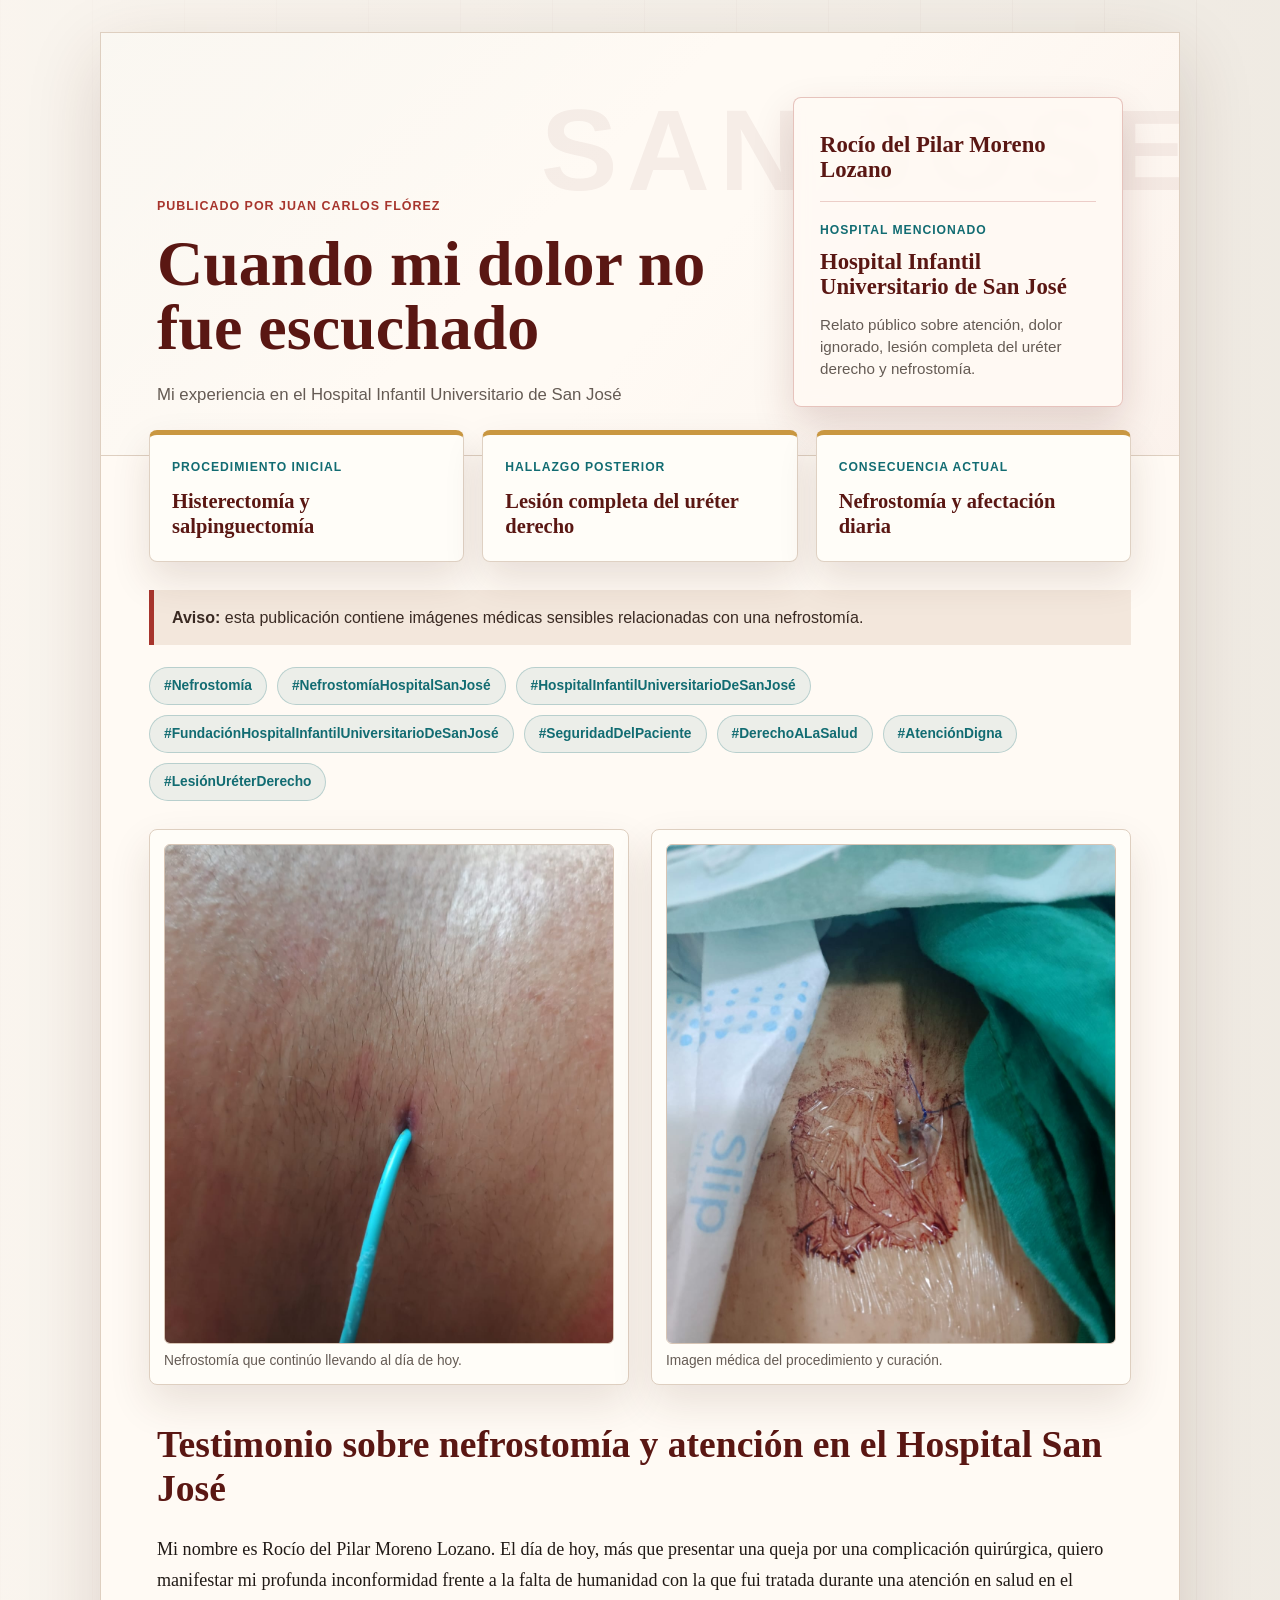
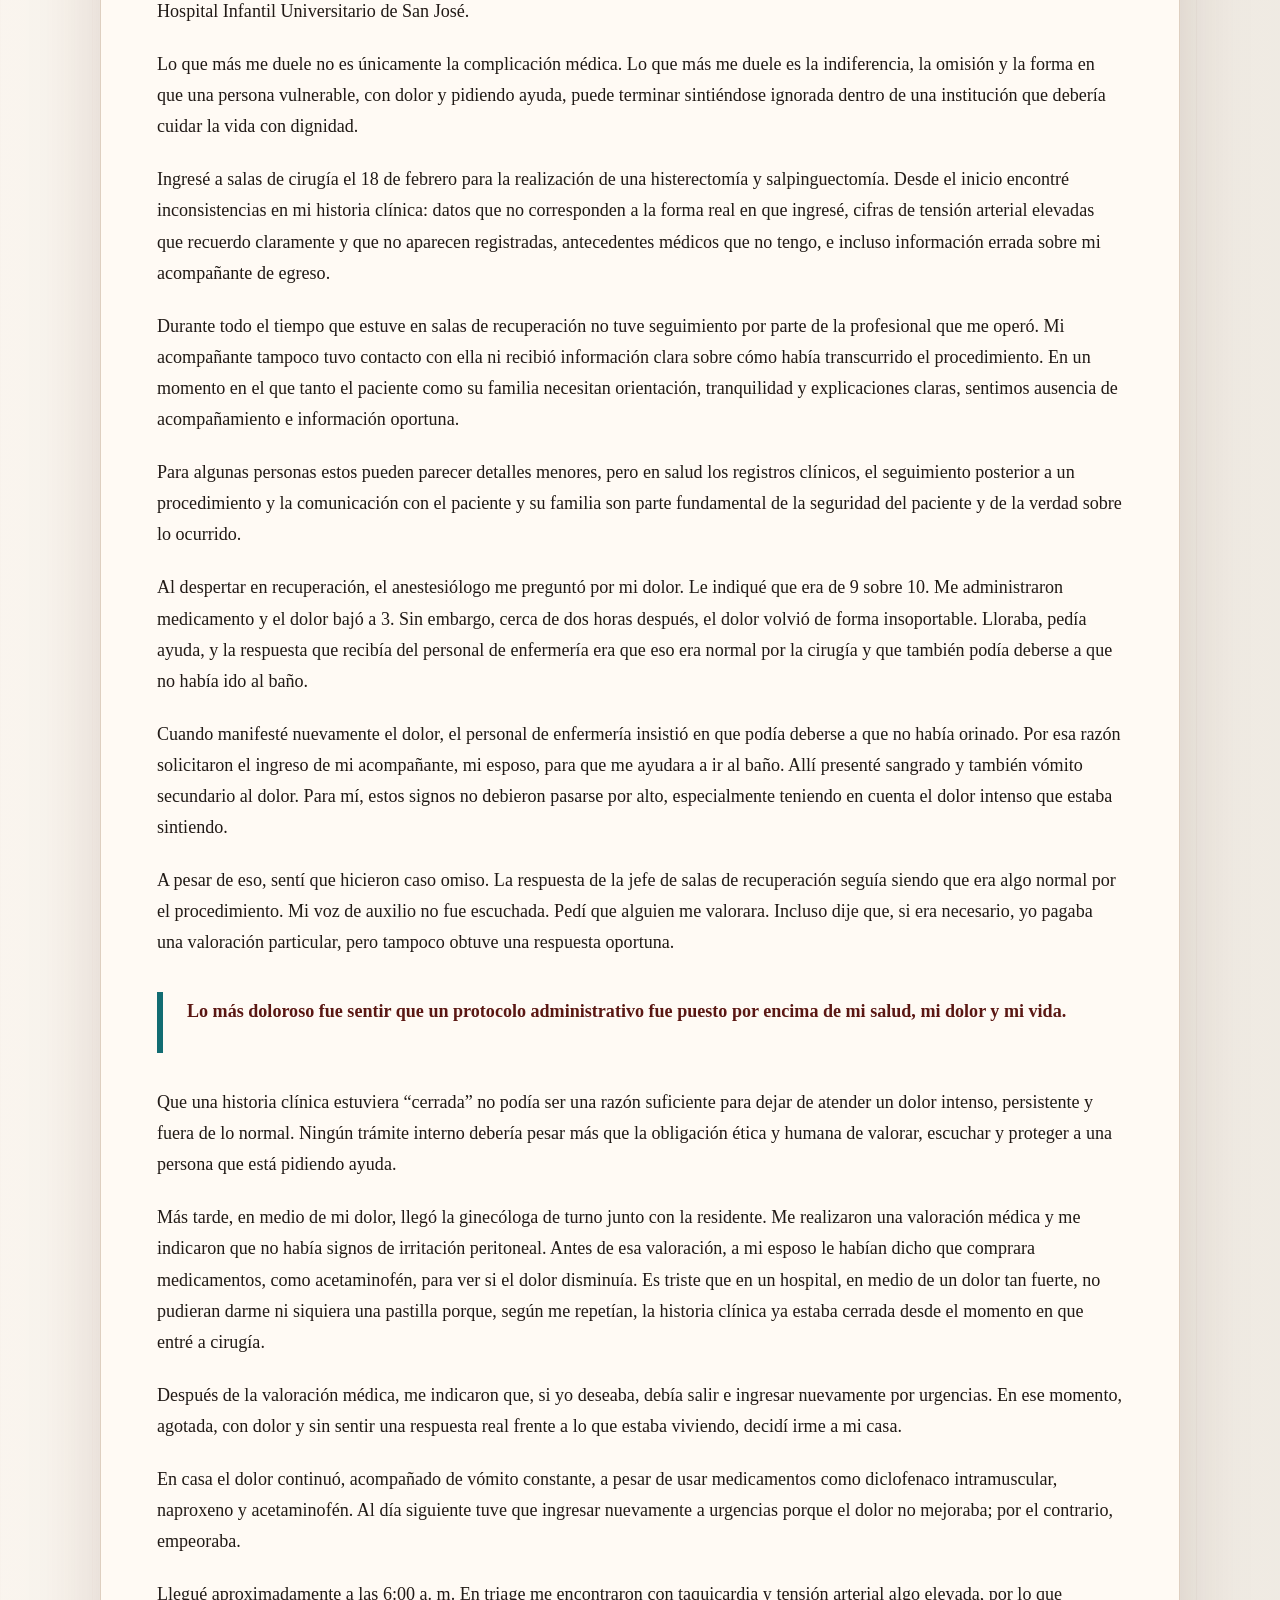
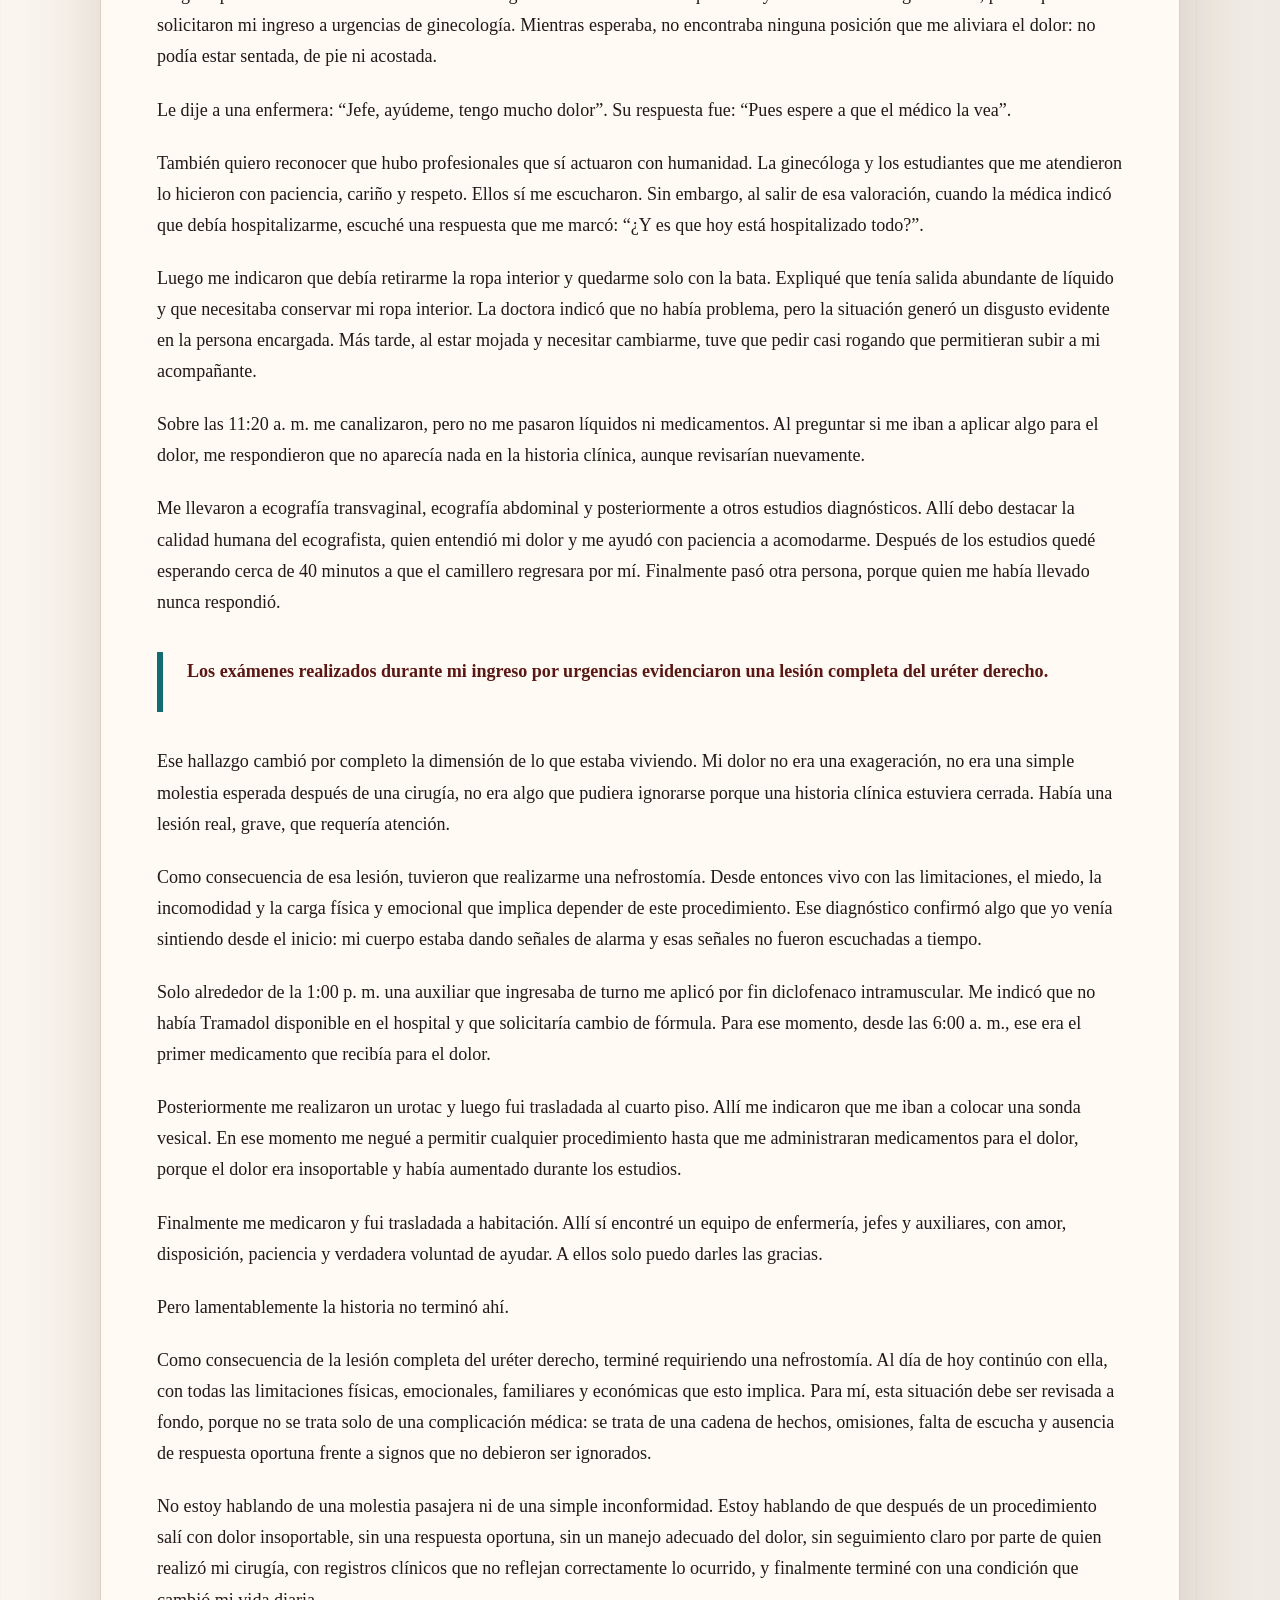
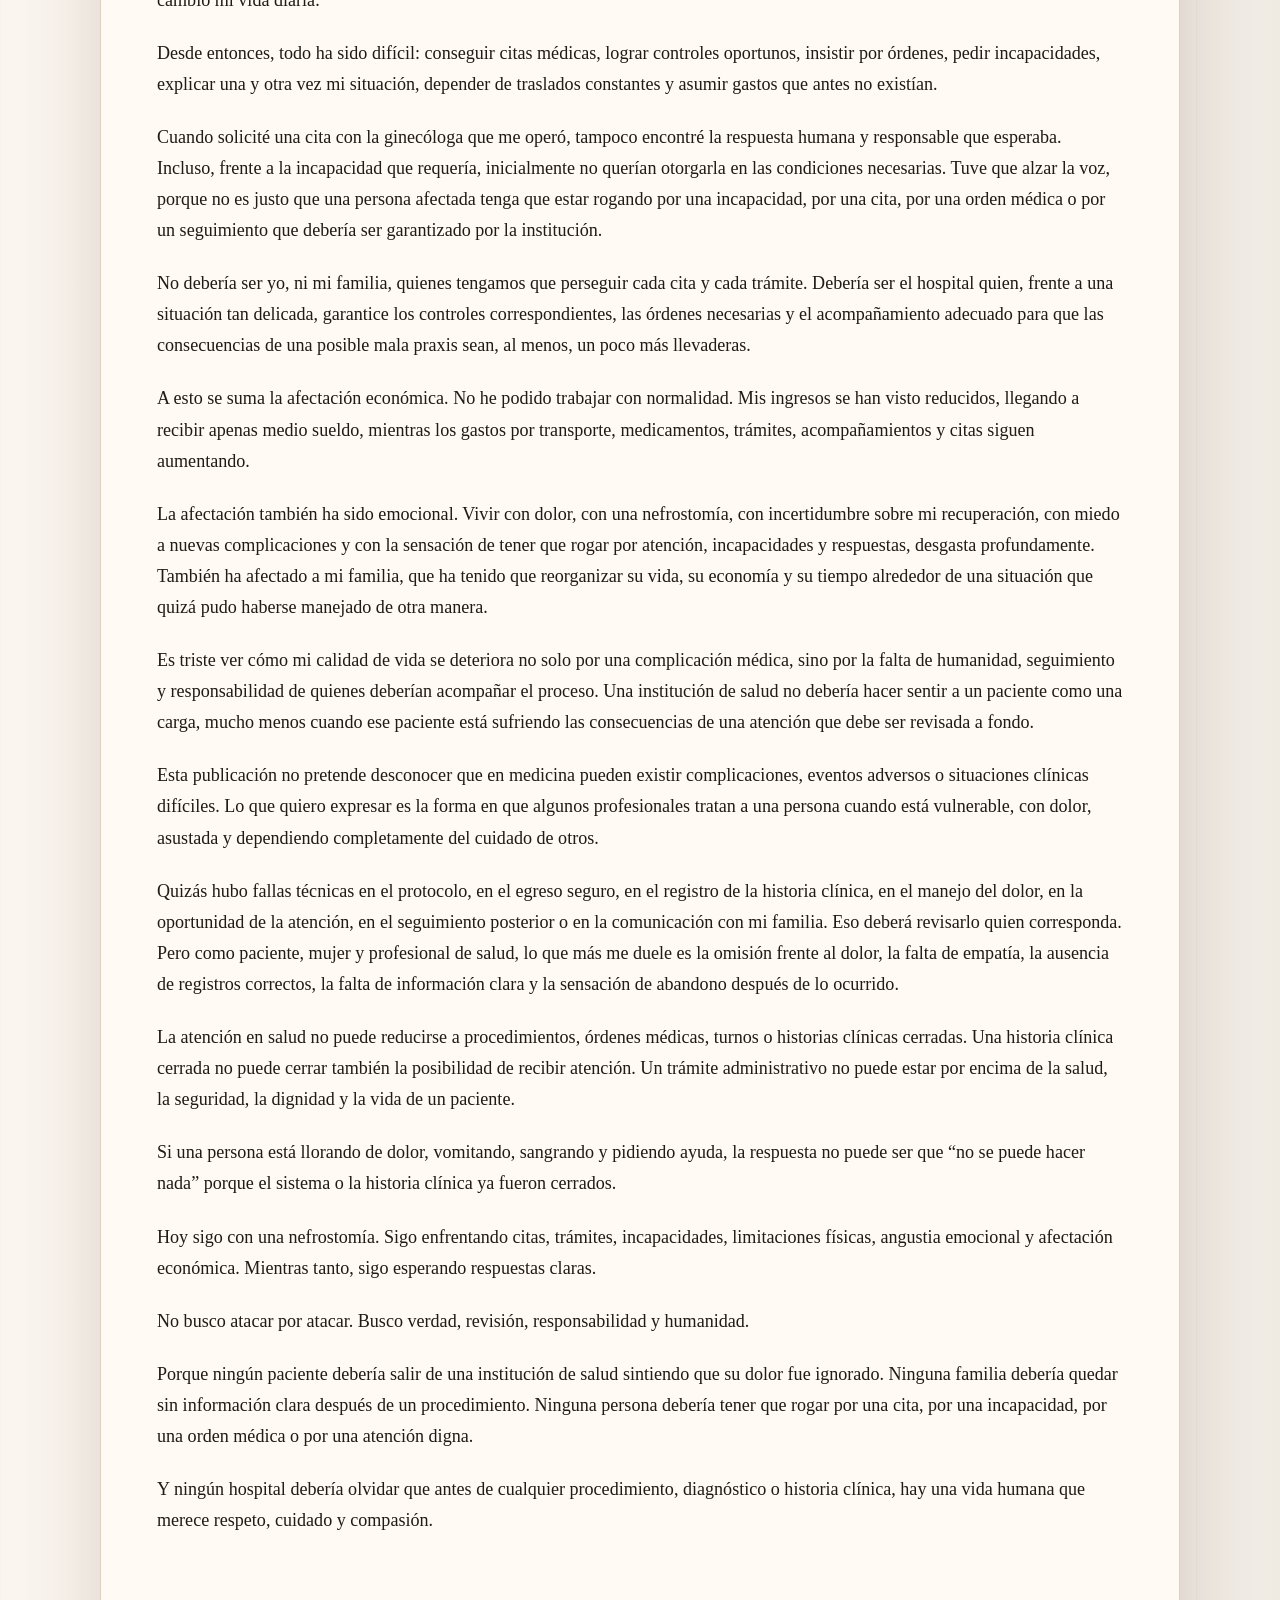
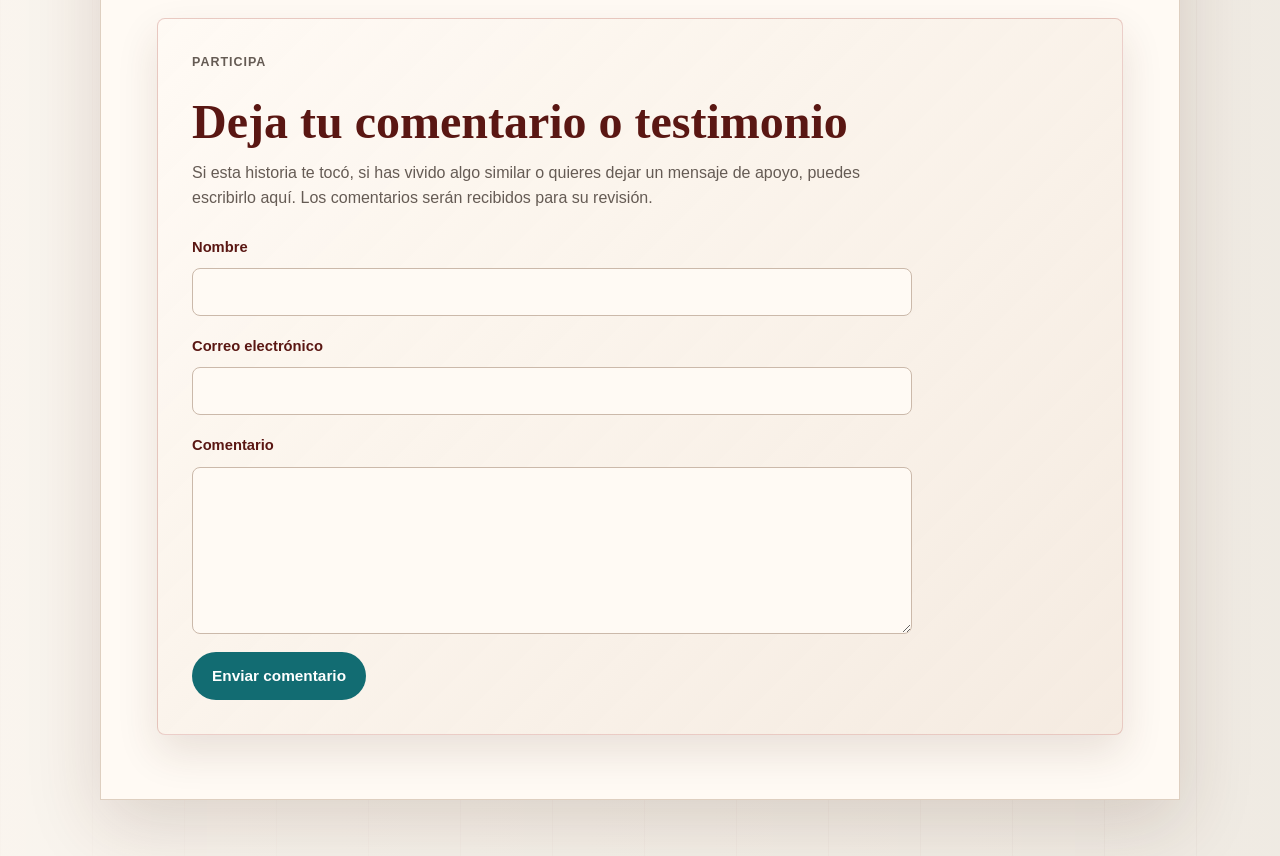
==== index.html @ 3ccc6f84 "Add files via upload" ====
﻿<!doctype html>
<html lang="es">
  <head>
    <meta charset="utf-8">
    <meta name="viewport" content="width=device-width, initial-scale=1">
    <title>Cuando mi dolor no fue escuchado</title>
    <meta
      name="description"
      content="Testimonio sobre nefrostomía, lesión completa del uréter derecho y atención en el Hospital Infantil Universitario de San José."
    >
    <meta name="robots" content="index, follow">
    <meta
      name="keywords"
      content="nefrostomía hospital san jose, nefrostomia hospital san jose, Hospital San José, Hospital Infantil Universitario de San José, Fundación Hospital Infantil Universitario de San José, Rocío del Pilar Moreno Lozano, Juan Carlos Flórez, lesión completa del uréter derecho, seguridad del paciente, atención digna, Bogotá"
    >
    <link rel="canonical" href="https://jkflorez95-sena.github.io/testimonio-rocio-moreno/">
    <meta property="og:type" content="article">
    <meta property="og:title" content="Cuando mi dolor no fue escuchado">
    <meta
      property="og:description"
      content="Testimonio de Rocío del Pilar Moreno Lozano sobre atención en el Hospital Infantil Universitario de San José, lesión completa del uréter derecho y nefrostomía."
    >
    <meta property="og:url" content="https://jkflorez95-sena.github.io/testimonio-rocio-moreno/">
    <meta property="og:image" content="https://jkflorez95-sena.github.io/testimonio-rocio-moreno/assets/preview-blog.jpg">
    <meta property="og:image:secure_url" content="https://jkflorez95-sena.github.io/testimonio-rocio-moreno/assets/preview-blog.jpg">
    <meta property="og:image:type" content="image/jpeg">
    <meta property="og:image:width" content="1200">
    <meta property="og:image:height" content="630">
    <meta property="og:image:alt" content="Portada del blog Cuando mi dolor no fue escuchado">
    <meta property="og:site_name" content="Testimonio Rocío Moreno">
    <meta name="twitter:card" content="summary_large_image">
    <meta name="twitter:title" content="Cuando mi dolor no fue escuchado">
    <meta
      name="twitter:description"
      content="Testimonio sobre atención en el Hospital Infantil Universitario de San José, lesión completa del uréter derecho y nefrostomía."
    >
    <meta name="twitter:image" content="https://jkflorez95-sena.github.io/testimonio-rocio-moreno/assets/preview-blog.jpg">
    <link rel="stylesheet" href="styles.css">
  </head>
  <body>
    <main class="page">
      <article class="article">
        <header class="hero">
          <div class="hero-copy">
            <p class="kicker">Publicado por Juan Carlos Flórez</p>
            <h1>Cuando mi dolor no fue escuchado</h1>
            <p class="subtitle">Mi experiencia en el Hospital Infantil Universitario de San José</p>
          </div>
          <aside class="hospital-card" aria-label="Hospital mencionado">
            <strong>Rocío del Pilar Moreno Lozano</strong>
            <hr>
            <span>Hospital mencionado</span>
            <strong>Hospital Infantil Universitario de San José</strong>
            <p>Relato público sobre atención, dolor ignorado, lesión completa del uréter derecho y nefrostomía.</p>
          </aside>
        </header>

        <section class="summary-cards" aria-label="Puntos principales del testimonio">
          <div class="summary-card">
            <span>Procedimiento inicial</span>
            <strong>Histerectomía y salpinguectomía</strong>
          </div>
          <div class="summary-card">
            <span>Hallazgo posterior</span>
            <strong>Lesión completa del uréter derecho</strong>
          </div>
          <div class="summary-card">
            <span>Consecuencia actual</span>
            <strong>Nefrostomía y afectación diaria</strong>
          </div>
        </section>

        <section class="notice" aria-label="Aviso sobre imágenes sensibles">
          <strong>Aviso:</strong> esta publicación contiene imágenes médicas sensibles relacionadas con una nefrostomía.
        </section>

        <section class="tags" aria-label="Etiquetas del blog">
          <a href="https://www.google.com/search?q=%23nefrostomia" target="_blank" rel="noopener">#Nefrostomía</a>
          <a href="https://www.google.com/search?q=%23NefrostomiaHospitalSanJose" target="_blank" rel="noopener">#NefrostomíaHospitalSanJosé</a>
          <a href="https://www.google.com/search?q=%23HospitalInfantilUniversitarioDeSanJose" target="_blank" rel="noopener">#HospitalInfantilUniversitarioDeSanJosé</a>
          <a href="https://www.google.com/search?q=%23FundacionHospitalInfantilUniversitarioDeSanJose" target="_blank" rel="noopener">#FundaciónHospitalInfantilUniversitarioDeSanJosé</a>
          <a href="https://www.google.com/search?q=%23SeguridadDelPaciente" target="_blank" rel="noopener">#SeguridadDelPaciente</a>
          <a href="https://www.google.com/search?q=%23DerechoALaSalud" target="_blank" rel="noopener">#DerechoALaSalud</a>
          <a href="https://www.google.com/search?q=%23AtencionDigna" target="_blank" rel="noopener">#AtenciónDigna</a>
          <a href="https://www.google.com/search?q=%23LesionUreterDerecho" target="_blank" rel="noopener">#LesiónUréterDerecho</a>
        </section>

        <section class="gallery" aria-label="Evidencia fotográfica">
          <figure>
            <img id="photo-one" src="assets/nefrostomia-1.jpg" alt="Imagen médica de nefrostomía">
            <figcaption>Nefrostomía que continúo llevando al día de hoy.</figcaption>
          </figure>
          <figure>
            <img id="photo-two" src="assets/nefrostomia-2.jpg" alt="Imagen médica del procedimiento y curación de nefrostomía">
            <figcaption>Imagen médica del procedimiento y curación.</figcaption>
          </figure>
        </section>

        <section class="content">
          <h2 class="seo-heading">Testimonio sobre nefrostomía y atención en el Hospital San José</h2>

          <p>Mi nombre es Rocío del Pilar Moreno Lozano. El día de hoy, más que presentar una queja por una complicación quirúrgica, quiero manifestar mi profunda inconformidad frente a la falta de humanidad con la que fui tratada durante una atención en salud en el Hospital Infantil Universitario de San José.</p>

          <p>Lo que más me duele no es únicamente la complicación médica. Lo que más me duele es la indiferencia, la omisión y la forma en que una persona vulnerable, con dolor y pidiendo ayuda, puede terminar sintiéndose ignorada dentro de una institución que debería cuidar la vida con dignidad.</p>

          <p>Ingresé a salas de cirugía el 18 de febrero para la realización de una histerectomía y salpinguectomía. Desde el inicio encontré inconsistencias en mi historia clínica: datos que no corresponden a la forma real en que ingresé, cifras de tensión arterial elevadas que recuerdo claramente y que no aparecen registradas, antecedentes médicos que no tengo, e incluso información errada sobre mi acompañante de egreso.</p>

          <p>Durante todo el tiempo que estuve en salas de recuperación no tuve seguimiento por parte de la profesional que me operó. Mi acompañante tampoco tuvo contacto con ella ni recibió información clara sobre cómo había transcurrido el procedimiento. En un momento en el que tanto el paciente como su familia necesitan orientación, tranquilidad y explicaciones claras, sentimos ausencia de acompañamiento e información oportuna.</p>

          <p>Para algunas personas estos pueden parecer detalles menores, pero en salud los registros clínicos, el seguimiento posterior a un procedimiento y la comunicación con el paciente y su familia son parte fundamental de la seguridad del paciente y de la verdad sobre lo ocurrido.</p>

          <p>Al despertar en recuperación, el anestesiólogo me preguntó por mi dolor. Le indiqué que era de 9 sobre 10. Me administraron medicamento y el dolor bajó a 3. Sin embargo, cerca de dos horas después, el dolor volvió de forma insoportable. Lloraba, pedía ayuda, y la respuesta que recibía del personal de enfermería era que eso era normal por la cirugía y que también podía deberse a que no había ido al baño.</p>

          <p>Cuando manifesté nuevamente el dolor, el personal de enfermería insistió en que podía deberse a que no había orinado. Por esa razón solicitaron el ingreso de mi acompañante, mi esposo, para que me ayudara a ir al baño. Allí presenté sangrado y también vómito secundario al dolor. Para mí, estos signos no debieron pasarse por alto, especialmente teniendo en cuenta el dolor intenso que estaba sintiendo.</p>

          <p>A pesar de eso, sentí que hicieron caso omiso. La respuesta de la jefe de salas de recuperación seguía siendo que era algo normal por el procedimiento. Mi voz de auxilio no fue escuchada. Pedí que alguien me valorara. Incluso dije que, si era necesario, yo pagaba una valoración particular, pero tampoco obtuve una respuesta oportuna.</p>

          <blockquote>
            <p>Lo más doloroso fue sentir que un protocolo administrativo fue puesto por encima de mi salud, mi dolor y mi vida.</p>
          </blockquote>

          <p>Que una historia clínica estuviera “cerrada” no podía ser una razón suficiente para dejar de atender un dolor intenso, persistente y fuera de lo normal. Ningún trámite interno debería pesar más que la obligación ética y humana de valorar, escuchar y proteger a una persona que está pidiendo ayuda.</p>

          <p>Más tarde, en medio de mi dolor, llegó la ginecóloga de turno junto con la residente. Me realizaron una valoración médica y me indicaron que no había signos de irritación peritoneal. Antes de esa valoración, a mi esposo le habían dicho que comprara medicamentos, como acetaminofén, para ver si el dolor disminuía. Es triste que en un hospital, en medio de un dolor tan fuerte, no pudieran darme ni siquiera una pastilla porque, según me repetían, la historia clínica ya estaba cerrada desde el momento en que entré a cirugía.</p>

          <p>Después de la valoración médica, me indicaron que, si yo deseaba, debía salir e ingresar nuevamente por urgencias. En ese momento, agotada, con dolor y sin sentir una respuesta real frente a lo que estaba viviendo, decidí irme a mi casa.</p>

          <p>En casa el dolor continuó, acompañado de vómito constante, a pesar de usar medicamentos como diclofenaco intramuscular, naproxeno y acetaminofén. Al día siguiente tuve que ingresar nuevamente a urgencias porque el dolor no mejoraba; por el contrario, empeoraba.</p>

          <p>Llegué aproximadamente a las 6:00 a. m. En triage me encontraron con taquicardia y tensión arterial algo elevada, por lo que solicitaron mi ingreso a urgencias de ginecología. Mientras esperaba, no encontraba ninguna posición que me aliviara el dolor: no podía estar sentada, de pie ni acostada.</p>

          <p>Le dije a una enfermera: “Jefe, ayúdeme, tengo mucho dolor”. Su respuesta fue: “Pues espere a que el médico la vea”.</p>

          <p>También quiero reconocer que hubo profesionales que sí actuaron con humanidad. La ginecóloga y los estudiantes que me atendieron lo hicieron con paciencia, cariño y respeto. Ellos sí me escucharon. Sin embargo, al salir de esa valoración, cuando la médica indicó que debía hospitalizarme, escuché una respuesta que me marcó: “¿Y es que hoy está hospitalizado todo?”.</p>

          <p>Luego me indicaron que debía retirarme la ropa interior y quedarme solo con la bata. Expliqué que tenía salida abundante de líquido y que necesitaba conservar mi ropa interior. La doctora indicó que no había problema, pero la situación generó un disgusto evidente en la persona encargada. Más tarde, al estar mojada y necesitar cambiarme, tuve que pedir casi rogando que permitieran subir a mi acompañante.</p>

          <p>Sobre las 11:20 a. m. me canalizaron, pero no me pasaron líquidos ni medicamentos. Al preguntar si me iban a aplicar algo para el dolor, me respondieron que no aparecía nada en la historia clínica, aunque revisarían nuevamente.</p>

          <p>Me llevaron a ecografía transvaginal, ecografía abdominal y posteriormente a otros estudios diagnósticos. Allí debo destacar la calidad humana del ecografista, quien entendió mi dolor y me ayudó con paciencia a acomodarme. Después de los estudios quedé esperando cerca de 40 minutos a que el camillero regresara por mí. Finalmente pasó otra persona, porque quien me había llevado nunca respondió.</p>

          <blockquote>
            <p>Los exámenes realizados durante mi ingreso por urgencias evidenciaron una lesión completa del uréter derecho.</p>
          </blockquote>

          <p>Ese hallazgo cambió por completo la dimensión de lo que estaba viviendo. Mi dolor no era una exageración, no era una simple molestia esperada después de una cirugía, no era algo que pudiera ignorarse porque una historia clínica estuviera cerrada. Había una lesión real, grave, que requería atención.</p>

          <p>Como consecuencia de esa lesión, tuvieron que realizarme una nefrostomía. Desde entonces vivo con las limitaciones, el miedo, la incomodidad y la carga física y emocional que implica depender de este procedimiento. Ese diagnóstico confirmó algo que yo venía sintiendo desde el inicio: mi cuerpo estaba dando señales de alarma y esas señales no fueron escuchadas a tiempo.</p>

          <p>Solo alrededor de la 1:00 p. m. una auxiliar que ingresaba de turno me aplicó por fin diclofenaco intramuscular. Me indicó que no había Tramadol disponible en el hospital y que solicitaría cambio de fórmula. Para ese momento, desde las 6:00 a. m., ese era el primer medicamento que recibía para el dolor.</p>

          <p>Posteriormente me realizaron un urotac y luego fui trasladada al cuarto piso. Allí me indicaron que me iban a colocar una sonda vesical. En ese momento me negué a permitir cualquier procedimiento hasta que me administraran medicamentos para el dolor, porque el dolor era insoportable y había aumentado durante los estudios.</p>

          <p>Finalmente me medicaron y fui trasladada a habitación. Allí sí encontré un equipo de enfermería, jefes y auxiliares, con amor, disposición, paciencia y verdadera voluntad de ayudar. A ellos solo puedo darles las gracias.</p>

          <p>Pero lamentablemente la historia no terminó ahí.</p>

          <p>Como consecuencia de la lesión completa del uréter derecho, terminé requiriendo una nefrostomía. Al día de hoy continúo con ella, con todas las limitaciones físicas, emocionales, familiares y económicas que esto implica. Para mí, esta situación debe ser revisada a fondo, porque no se trata solo de una complicación médica: se trata de una cadena de hechos, omisiones, falta de escucha y ausencia de respuesta oportuna frente a signos que no debieron ser ignorados.</p>

          <p>No estoy hablando de una molestia pasajera ni de una simple inconformidad. Estoy hablando de que después de un procedimiento salí con dolor insoportable, sin una respuesta oportuna, sin un manejo adecuado del dolor, sin seguimiento claro por parte de quien realizó mi cirugía, con registros clínicos que no reflejan correctamente lo ocurrido, y finalmente terminé con una condición que cambió mi vida diaria.</p>

          <p>Desde entonces, todo ha sido difícil: conseguir citas médicas, lograr controles oportunos, insistir por órdenes, pedir incapacidades, explicar una y otra vez mi situación, depender de traslados constantes y asumir gastos que antes no existían.</p>

          <p>Cuando solicité una cita con la ginecóloga que me operó, tampoco encontré la respuesta humana y responsable que esperaba. Incluso, frente a la incapacidad que requería, inicialmente no querían otorgarla en las condiciones necesarias. Tuve que alzar la voz, porque no es justo que una persona afectada tenga que estar rogando por una incapacidad, por una cita, por una orden médica o por un seguimiento que debería ser garantizado por la institución.</p>

          <p>No debería ser yo, ni mi familia, quienes tengamos que perseguir cada cita y cada trámite. Debería ser el hospital quien, frente a una situación tan delicada, garantice los controles correspondientes, las órdenes necesarias y el acompañamiento adecuado para que las consecuencias de una posible mala praxis sean, al menos, un poco más llevaderas.</p>

          <p>A esto se suma la afectación económica. No he podido trabajar con normalidad. Mis ingresos se han visto reducidos, llegando a recibir apenas medio sueldo, mientras los gastos por transporte, medicamentos, trámites, acompañamientos y citas siguen aumentando.</p>

          <p>La afectación también ha sido emocional. Vivir con dolor, con una nefrostomía, con incertidumbre sobre mi recuperación, con miedo a nuevas complicaciones y con la sensación de tener que rogar por atención, incapacidades y respuestas, desgasta profundamente. También ha afectado a mi familia, que ha tenido que reorganizar su vida, su economía y su tiempo alrededor de una situación que quizá pudo haberse manejado de otra manera.</p>

          <p>Es triste ver cómo mi calidad de vida se deteriora no solo por una complicación médica, sino por la falta de humanidad, seguimiento y responsabilidad de quienes deberían acompañar el proceso. Una institución de salud no debería hacer sentir a un paciente como una carga, mucho menos cuando ese paciente está sufriendo las consecuencias de una atención que debe ser revisada a fondo.</p>

          <p>Esta publicación no pretende desconocer que en medicina pueden existir complicaciones, eventos adversos o situaciones clínicas difíciles. Lo que quiero expresar es la forma en que algunos profesionales tratan a una persona cuando está vulnerable, con dolor, asustada y dependiendo completamente del cuidado de otros.</p>

          <p>Quizás hubo fallas técnicas en el protocolo, en el egreso seguro, en el registro de la historia clínica, en el manejo del dolor, en la oportunidad de la atención, en el seguimiento posterior o en la comunicación con mi familia. Eso deberá revisarlo quien corresponda. Pero como paciente, mujer y profesional de salud, lo que más me duele es la omisión frente al dolor, la falta de empatía, la ausencia de registros correctos, la falta de información clara y la sensación de abandono después de lo ocurrido.</p>

          <p>La atención en salud no puede reducirse a procedimientos, órdenes médicas, turnos o historias clínicas cerradas. Una historia clínica cerrada no puede cerrar también la posibilidad de recibir atención. Un trámite administrativo no puede estar por encima de la salud, la seguridad, la dignidad y la vida de un paciente.</p>

          <p>Si una persona está llorando de dolor, vomitando, sangrando y pidiendo ayuda, la respuesta no puede ser que “no se puede hacer nada” porque el sistema o la historia clínica ya fueron cerrados.</p>

          <p>Hoy sigo con una nefrostomía. Sigo enfrentando citas, trámites, incapacidades, limitaciones físicas, angustia emocional y afectación económica. Mientras tanto, sigo esperando respuestas claras.</p>

          <p>No busco atacar por atacar. Busco verdad, revisión, responsabilidad y humanidad.</p>

          <p>Porque ningún paciente debería salir de una institución de salud sintiendo que su dolor fue ignorado. Ninguna familia debería quedar sin información clara después de un procedimiento. Ninguna persona debería tener que rogar por una cita, por una incapacidad, por una orden médica o por una atención digna.</p>

          <p>Y ningún hospital debería olvidar que antes de cualquier procedimiento, diagnóstico o historia clínica, hay una vida humana que merece respeto, cuidado y compasión.</p>
        </section>

        <section class="comments" aria-labelledby="comments-title">
          <div class="comments-card">
            <p class="kicker">Participa</p>
            <h2 id="comments-title">Deja tu comentario o testimonio</h2>
            <p>Si esta historia te tocó, si has vivido algo similar o quieres dejar un mensaje de apoyo, puedes escribirlo aquí. Los comentarios serán recibidos para su revisión.</p>
            <p class="form-success" id="form-success" hidden>Gracias. Tu comentario fue recibido y será revisado.</p>

            <form id="comment-form" name="comentarios" method="POST" data-netlify="true" netlify-honeypot="bot-field" action="https://formspree.io/f/REEMPLAZAR_ID">
              <input type="hidden" name="form-name" value="comentarios">
              <p class="hidden-field">
                <label>No llenar este campo: <input name="bot-field"></label>
              </p>

              <label>
                Nombre
                <input type="text" name="nombre" autocomplete="name" required>
              </label>

              <label>
                Correo electrónico
                <input type="email" name="correo" autocomplete="email" required>
              </label>

              <label>
                Comentario
                <textarea name="comentario" rows="6" required></textarea>
              </label>

              <button type="submit">Enviar comentario</button>
            </form>
          </div>
        </section>
      </article>
    </main>
    <script>
      const form = document.getElementById('comment-form');
      const message = document.getElementById('form-success');

      if (form && message) {
        form.addEventListener('submit', async (event) => {
          event.preventDefault();
          const button = form.querySelector('button[type="submit"]');
          const formData = new FormData(form);

          if (button) {
            button.disabled = true;
            button.textContent = 'Enviando...';
          }

          try {
            await fetch('/', {
              method: 'POST',
              headers: { 'Content-Type': 'application/x-www-form-urlencoded' },
              body: new URLSearchParams(formData).toString()
            });

            form.reset();
            message.hidden = false;
            message.scrollIntoView({ behavior: 'smooth', block: 'center' });
          } catch (error) {
            message.hidden = false;
            message.textContent = 'No se pudo enviar el comentario. Por favor intenta nuevamente.';
          } finally {
            if (button) {
              button.disabled = false;
              button.textContent = 'Enviar comentario';
            }
          }
        });
      }
    </script>
  </body>
</html>
---- styles.css ----
:root {
  --bg: #ece7df;
  --paper: #fffaf4;
  --ink: #211a16;
  --muted: #655b54;
  --line: #decfc0;
  --accent: #a7352d;
  --accent-dark: #5a1713;
  --teal: #126c72;
  --gold: #c99741;
  --shadow: 0 24px 70px rgba(74, 39, 24, 0.16);
}

* {
  box-sizing: border-box;
}

body {
  margin: 0;
  background:
    linear-gradient(90deg, rgba(255, 250, 244, 0.72), rgba(255, 250, 244, 0.18)),
    repeating-linear-gradient(90deg, rgba(90, 23, 19, 0.04) 0 1px, transparent 1px 92px),
    var(--bg);
  color: var(--ink);
  font-family: Georgia, "Times New Roman", serif;
  line-height: 1.72;
}

.page {
  padding: 32px 18px 56px;
}

.article {
  width: min(1080px, 100%);
  margin: 0 auto;
  background: var(--paper);
  border: 1px solid var(--line);
  box-shadow: var(--shadow);
}

.hero {
  position: relative;
  display: grid;
  grid-template-columns: minmax(0, 1fr) 330px;
  gap: 32px;
  align-items: end;
  padding: 64px 56px 48px;
  border-bottom: 1px solid var(--line);
  background:
    linear-gradient(125deg, rgba(255, 250, 244, 0.9), rgba(255, 250, 244, 0.78)),
    linear-gradient(135deg, rgba(18, 108, 114, 0.2), transparent 42%),
    linear-gradient(310deg, rgba(167, 53, 45, 0.18), transparent 45%);
  overflow: hidden;
}

.hero::before {
  content: "SAN JOSE";
  position: absolute;
  right: -18px;
  top: 18px;
  color: rgba(90, 23, 19, 0.055);
  font-family: Arial, Helvetica, sans-serif;
  font-size: clamp(3rem, 9vw, 8rem);
  font-weight: 900;
  letter-spacing: 0.08em;
  pointer-events: none;
}

.hero-copy,
.hospital-card {
  position: relative;
  z-index: 1;
}

.kicker {
  margin: 0 0 14px;
  color: var(--accent);
  font-family: Arial, Helvetica, sans-serif;
  font-size: 0.78rem;
  font-weight: 700;
  letter-spacing: 0.08em;
  text-transform: uppercase;
}

h1 {
  margin: 0;
  max-width: 760px;
  color: var(--accent-dark);
  font-size: clamp(2.25rem, 5vw, 4.35rem);
  line-height: 1;
  letter-spacing: 0;
}

.subtitle {
  margin: 22px 0 0;
  max-width: 620px;
  color: var(--muted);
  font-family: Arial, Helvetica, sans-serif;
  font-size: 1.05rem;
  line-height: 1.5;
}

.hospital-card {
  padding: 26px;
  border: 1px solid rgba(167, 53, 45, 0.28);
  border-radius: 8px;
  background: rgba(255, 250, 244, 0.86);
  box-shadow: 0 18px 42px rgba(90, 23, 19, 0.16);
  backdrop-filter: blur(8px);
}

.hospital-card span,
.summary-card span {
  display: block;
  color: var(--teal);
  font-family: Arial, Helvetica, sans-serif;
  font-size: 0.76rem;
  font-weight: 800;
  letter-spacing: 0.08em;
  text-transform: uppercase;
}

.hospital-card strong {
  display: block;
  margin-top: 8px;
  color: var(--accent-dark);
  font-size: 1.42rem;
  line-height: 1.12;
}

.hospital-card hr {
  margin: 18px 0;
  border: 0;
  border-top: 1px solid rgba(167, 53, 45, 0.22);
}

.hospital-card p {
  margin: 14px 0 0;
  color: var(--muted);
  font-family: Arial, Helvetica, sans-serif;
  font-size: 0.95rem;
  line-height: 1.45;
}

.summary-cards {
  display: grid;
  grid-template-columns: repeat(3, minmax(0, 1fr));
  gap: 18px;
  margin: -26px 48px 0;
  position: relative;
  z-index: 2;
}

.summary-card {
  min-height: 128px;
  padding: 22px;
  border: 1px solid rgba(222, 207, 192, 0.95);
  border-top: 5px solid var(--gold);
  border-radius: 8px;
  background: #fffdf8;
  box-shadow: 0 18px 38px rgba(74, 39, 24, 0.13);
}

.summary-card strong {
  display: block;
  margin-top: 11px;
  color: var(--accent-dark);
  font-size: 1.28rem;
  line-height: 1.22;
}

.notice {
  margin: 28px 48px 0;
  padding: 16px 18px;
  border-left: 5px solid var(--accent);
  background: #f3e7dc;
  color: #3a2a23;
  font-family: Arial, Helvetica, sans-serif;
  line-height: 1.45;
}

.tags {
  display: flex;
  flex-wrap: wrap;
  gap: 10px;
  padding: 22px 48px 0;
}

.tags a {
  display: inline-flex;
  align-items: center;
  min-height: 38px;
  padding: 0 14px;
  border: 1px solid rgba(18, 108, 114, 0.24);
  border-radius: 999px;
  background: rgba(18, 108, 114, 0.08);
  color: var(--teal);
  font-family: Arial, Helvetica, sans-serif;
  font-size: 0.86rem;
  font-weight: 800;
  text-decoration: none;
}

.gallery {
  display: grid;
  grid-template-columns: repeat(2, minmax(0, 1fr));
  gap: 22px;
  padding: 28px 48px 16px;
}

figure {
  margin: 0;
  position: relative;
  padding: 14px;
  border: 1px solid var(--line);
  border-radius: 8px;
  background: #fffdf8;
  box-shadow: 0 18px 42px rgba(74, 39, 24, 0.12);
}

img {
  display: block;
  width: 100%;
  height: 500px;
  object-fit: cover;
  border: 1px solid #d7c5b5;
  border-radius: 6px;
  background: #efe5dc;
}

img[hidden] {
  display: none;
}

.image-placeholder {
  display: grid;
  min-height: 420px;
  place-items: center;
  padding: 28px;
  border: 1px dashed rgba(18, 108, 114, 0.42);
  border-radius: 6px;
  background: linear-gradient(135deg, rgba(18, 108, 114, 0.09), rgba(167, 53, 45, 0.08));
  color: var(--muted);
  font-family: Arial, Helvetica, sans-serif;
  font-weight: 700;
  text-align: center;
}

figcaption {
  margin-top: 8px;
  color: var(--muted);
  font-family: Arial, Helvetica, sans-serif;
  font-size: 0.86rem;
  line-height: 1.35;
}

.content {
  padding: 22px 56px 60px;
  display: flow-root;
}

.content p {
  margin: 0 0 22px;
  font-size: 1.13rem;
}

.seo-heading {
  margin: 0 0 24px;
  color: var(--accent-dark);
  font-size: clamp(1.6rem, 3vw, 2.35rem);
  line-height: 1.15;
}

blockquote {
  margin: 34px 0;
  padding: 8px 0 8px 24px;
  border-left: 6px solid var(--teal);
  color: var(--accent-dark);
}

blockquote p {
  margin: 0;
  font-size: clamp(1.45rem, 3vw, 2.1rem);
  font-weight: 700;
  line-height: 1.25;
}

.comments {
  padding: 0 56px 64px;
}

.comments-card {
  padding: 34px;
  border: 1px solid rgba(167, 53, 45, 0.22);
  border-radius: 8px;
  background:
    linear-gradient(135deg, rgba(255, 250, 244, 0.96), rgba(243, 231, 220, 0.82)),
    #fffdf8;
  box-shadow: 0 18px 42px rgba(74, 39, 24, 0.12);
}

.comments-card h2,
.comments-card h1 {
  margin: 0 0 14px;
  color: var(--accent-dark);
  font-size: clamp(2rem, 4vw, 3rem);
  line-height: 1.05;
}

.comments-card p {
  margin: 0 0 24px;
  max-width: 720px;
  color: var(--muted);
  font-family: Arial, Helvetica, sans-serif;
  line-height: 1.55;
}

.comments-card .form-success {
  padding: 14px 16px;
  border-left: 5px solid var(--teal);
  border-radius: 8px;
  background: rgba(18, 108, 114, 0.1);
  color: var(--teal);
  font-weight: 800;
}

form {
  display: grid;
  gap: 18px;
  max-width: 720px;
}

label {
  display: grid;
  gap: 8px;
  color: var(--accent-dark);
  font-family: Arial, Helvetica, sans-serif;
  font-size: 0.92rem;
  font-weight: 800;
}

input,
textarea {
  width: 100%;
  border: 1px solid #cbb9aa;
  border-radius: 8px;
  background: #fffaf4;
  color: var(--ink);
  font: 1rem Arial, Helvetica, sans-serif;
  line-height: 1.45;
}

input {
  min-height: 48px;
  padding: 10px 13px;
}

textarea {
  resize: vertical;
  padding: 13px;
}

button,
.back-link {
  justify-self: start;
  display: inline-flex;
  align-items: center;
  justify-content: center;
  min-height: 48px;
  padding: 0 20px;
  border: 0;
  border-radius: 999px;
  background: var(--teal);
  color: white;
  cursor: pointer;
  font-family: Arial, Helvetica, sans-serif;
  font-size: 0.96rem;
  font-weight: 800;
  text-decoration: none;
}

.hidden-field {
  display: none;
}

.thanks-page {
  min-height: 100vh;
}

@media (max-width: 760px) {
  .page {
    padding: 0;
  }

  .article {
    border-left: 0;
    border-right: 0;
  }

  .hero,
  .content,
  .comments {
    padding-left: 22px;
    padding-right: 22px;
  }

  .comments-card {
    padding: 24px;
  }

  .hero {
    grid-template-columns: 1fr;
    padding-top: 44px;
  }

  .hospital-card {
    padding: 20px;
  }

  .summary-cards {
    grid-template-columns: 1fr;
    margin-left: 22px;
    margin-right: 22px;
  }

  .notice {
    margin-left: 22px;
    margin-right: 22px;
  }

  .tags {
    padding-left: 22px;
    padding-right: 22px;
  }

  .gallery {
    grid-template-columns: 1fr;
    padding-left: 22px;
    padding-right: 22px;
  }

  img {
    height: auto;
    max-height: 560px;
  }
}
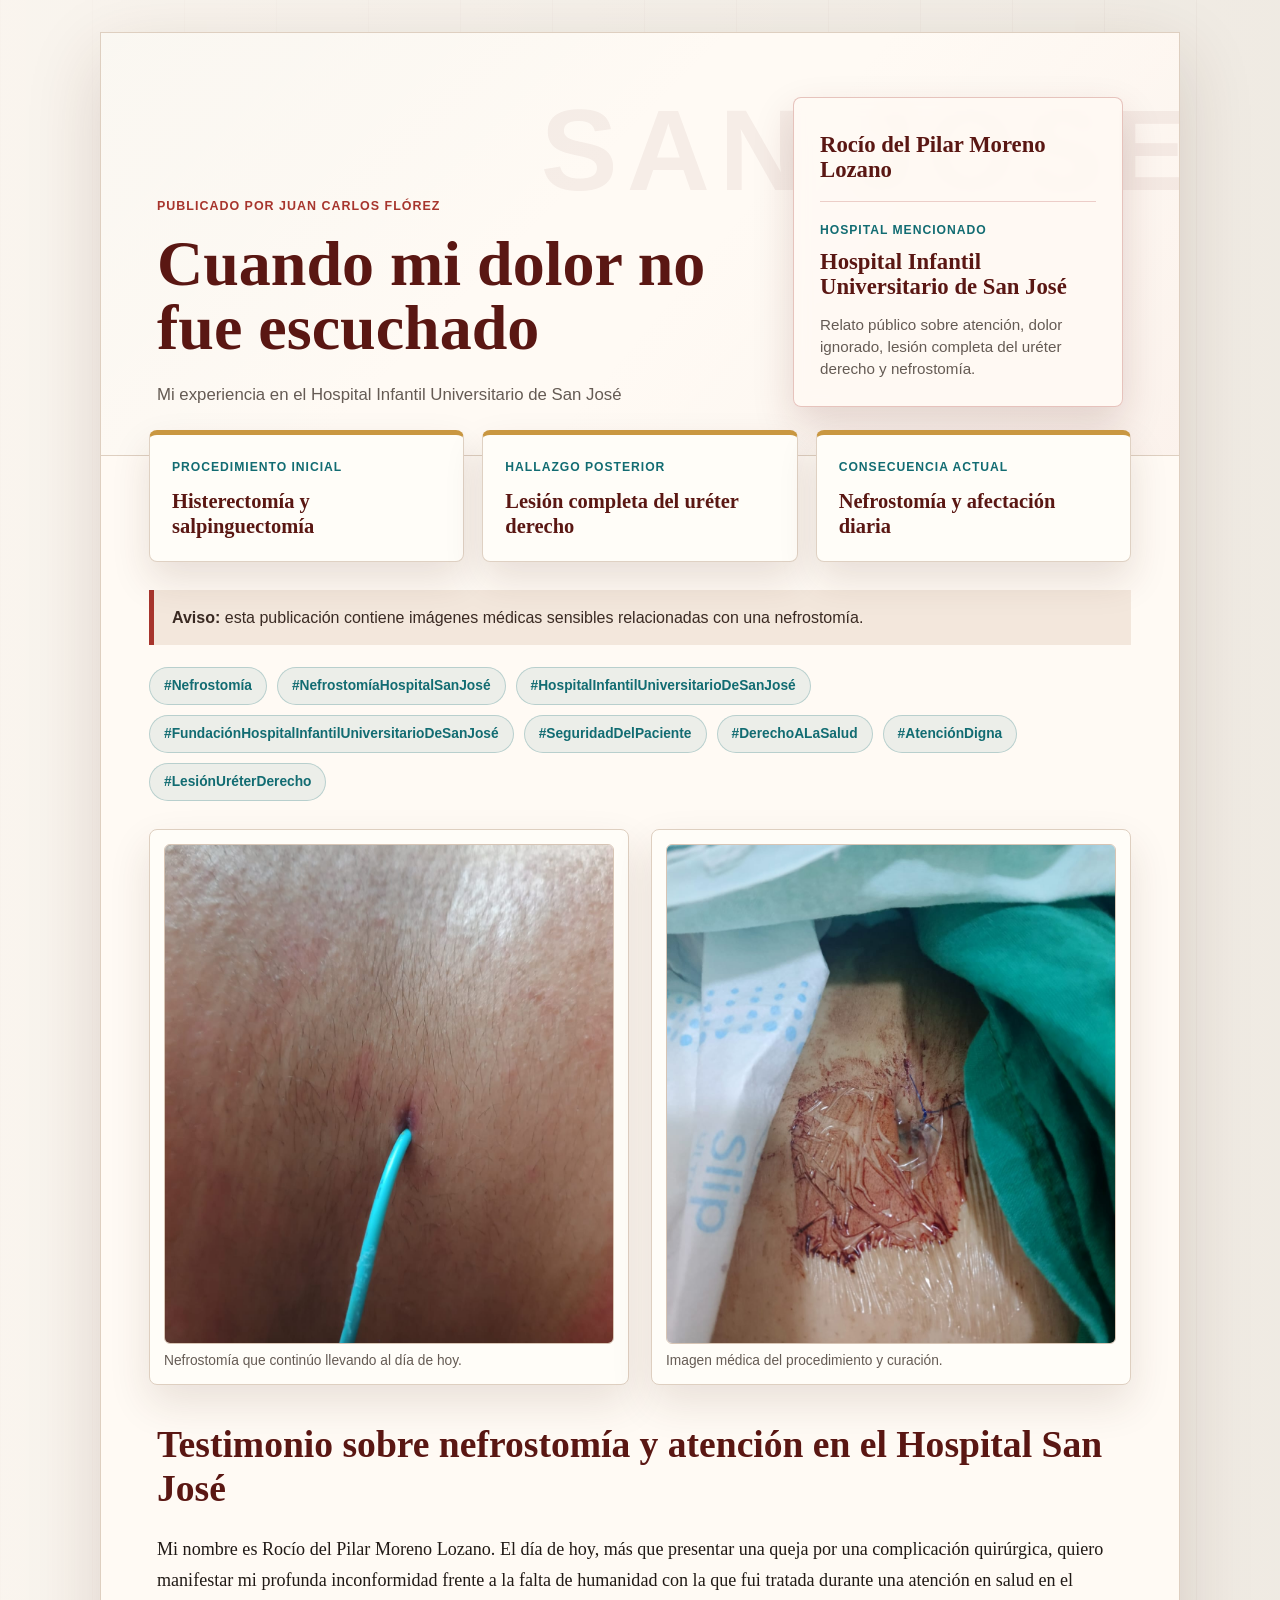
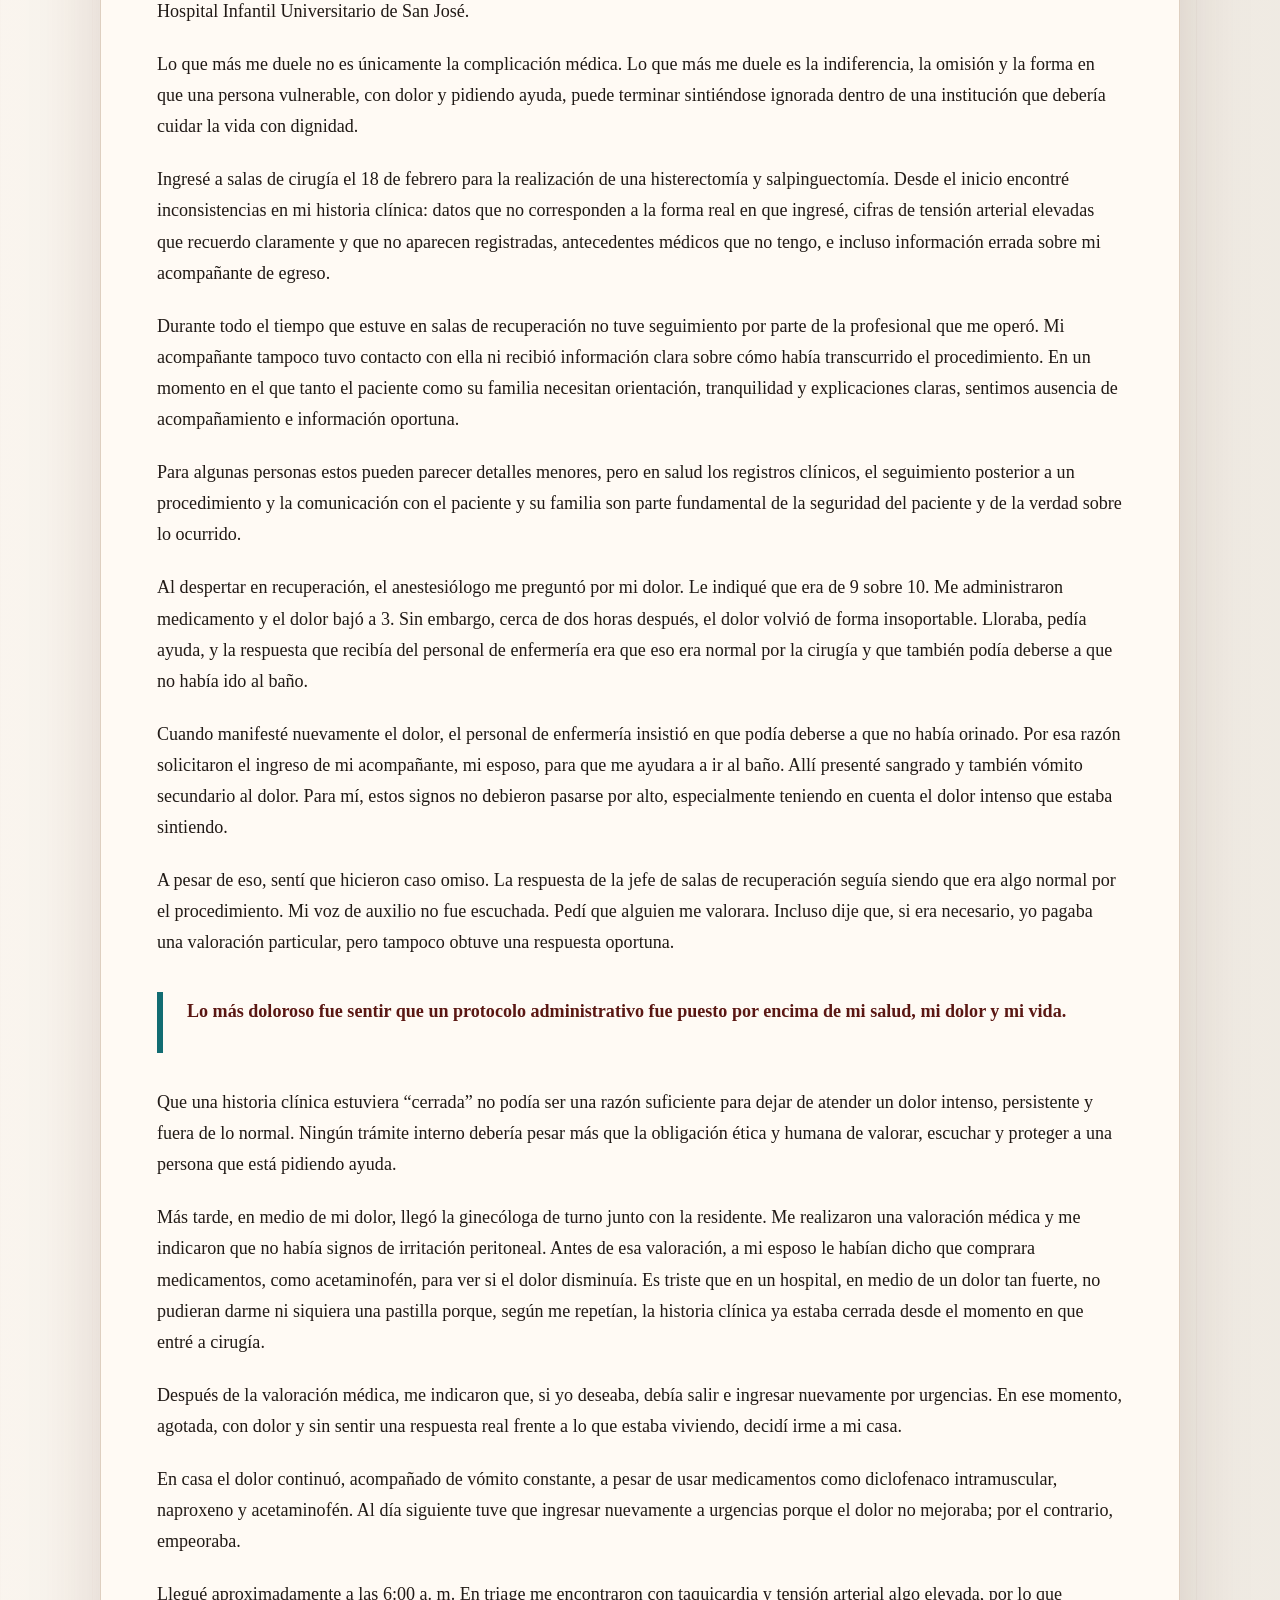
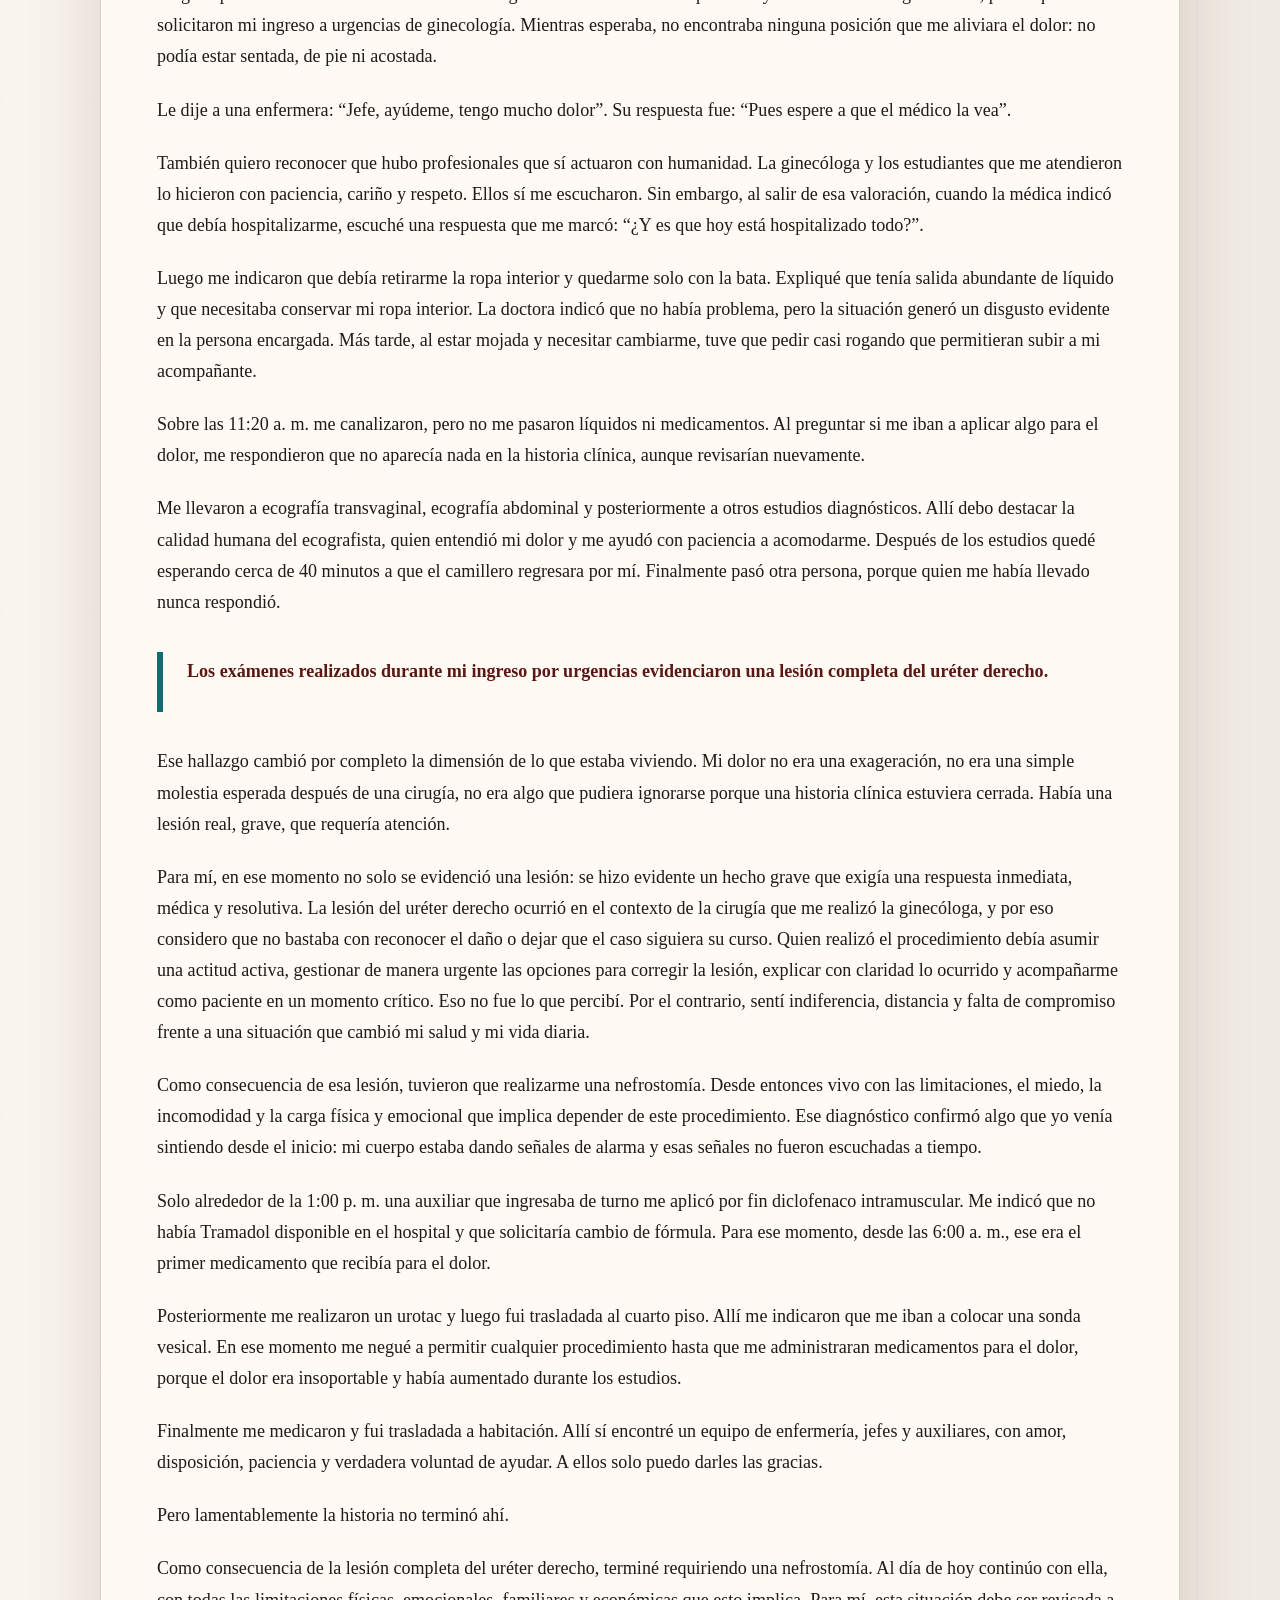
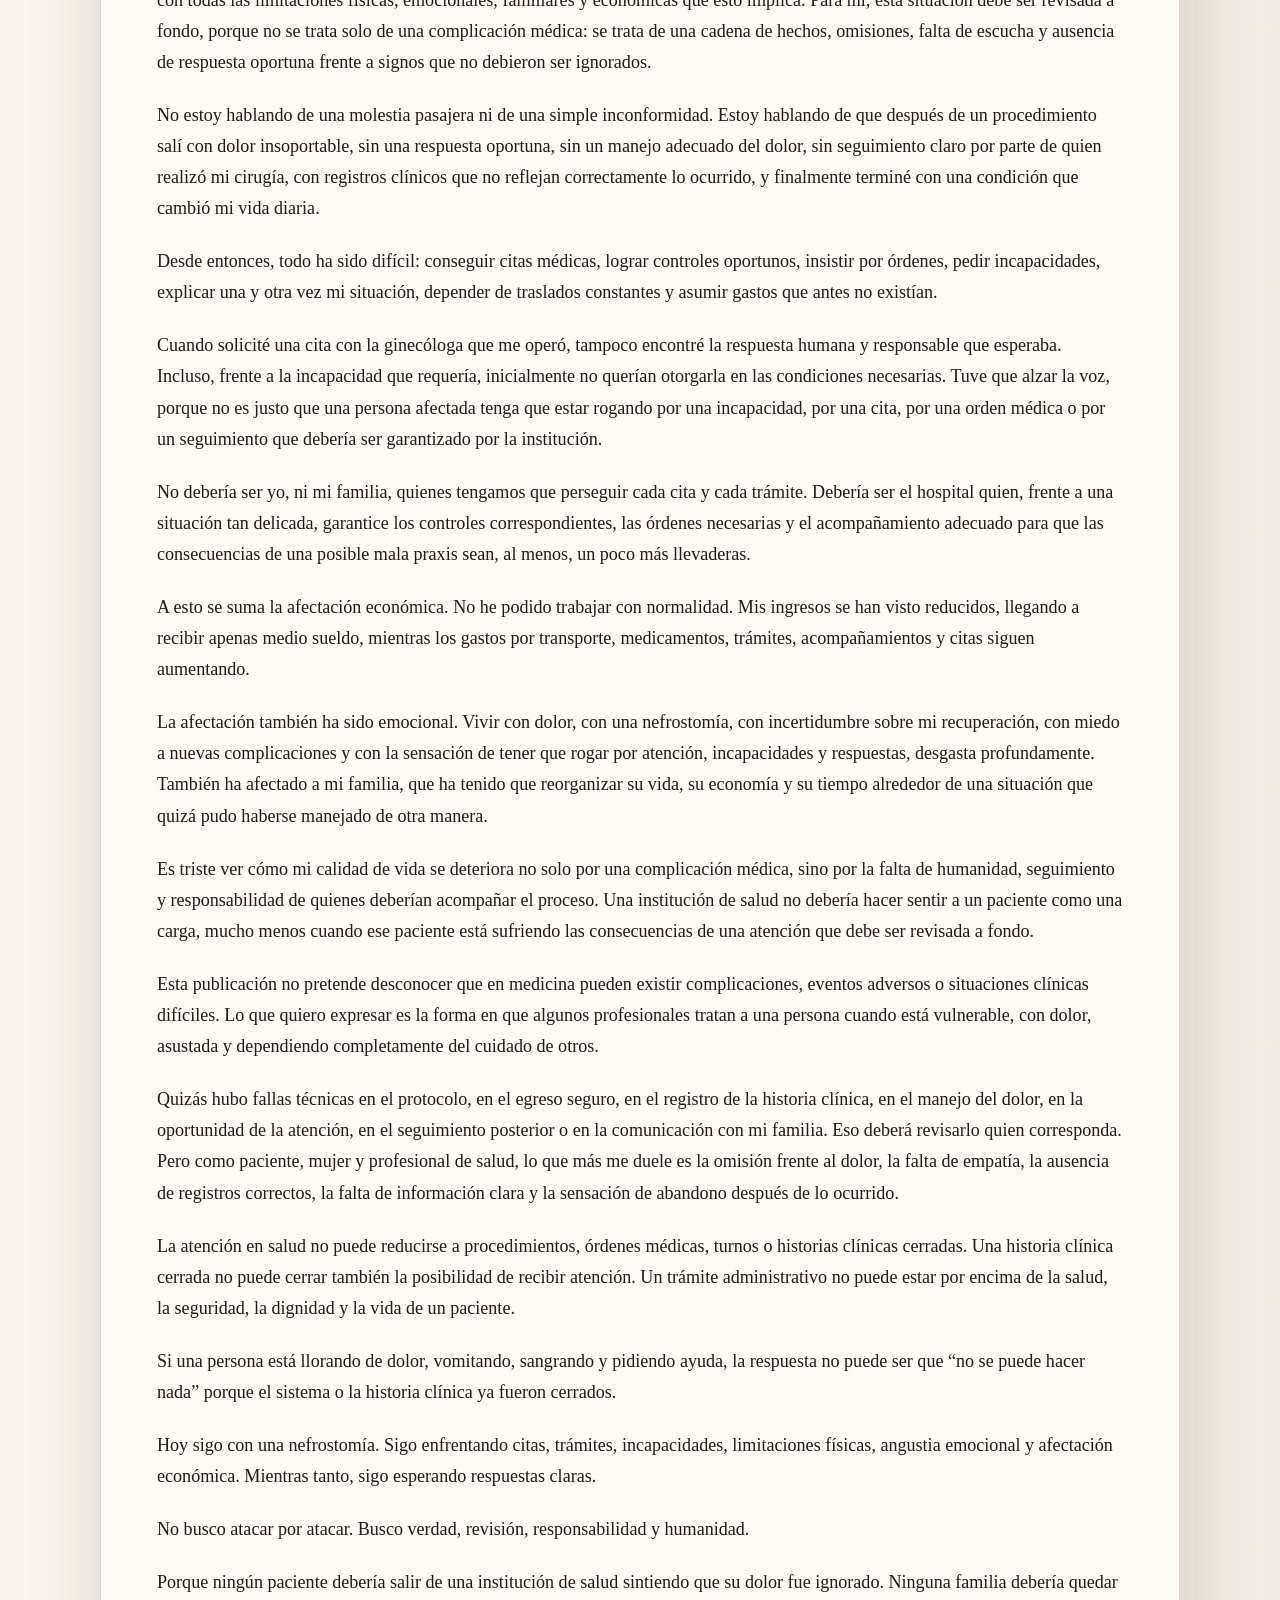
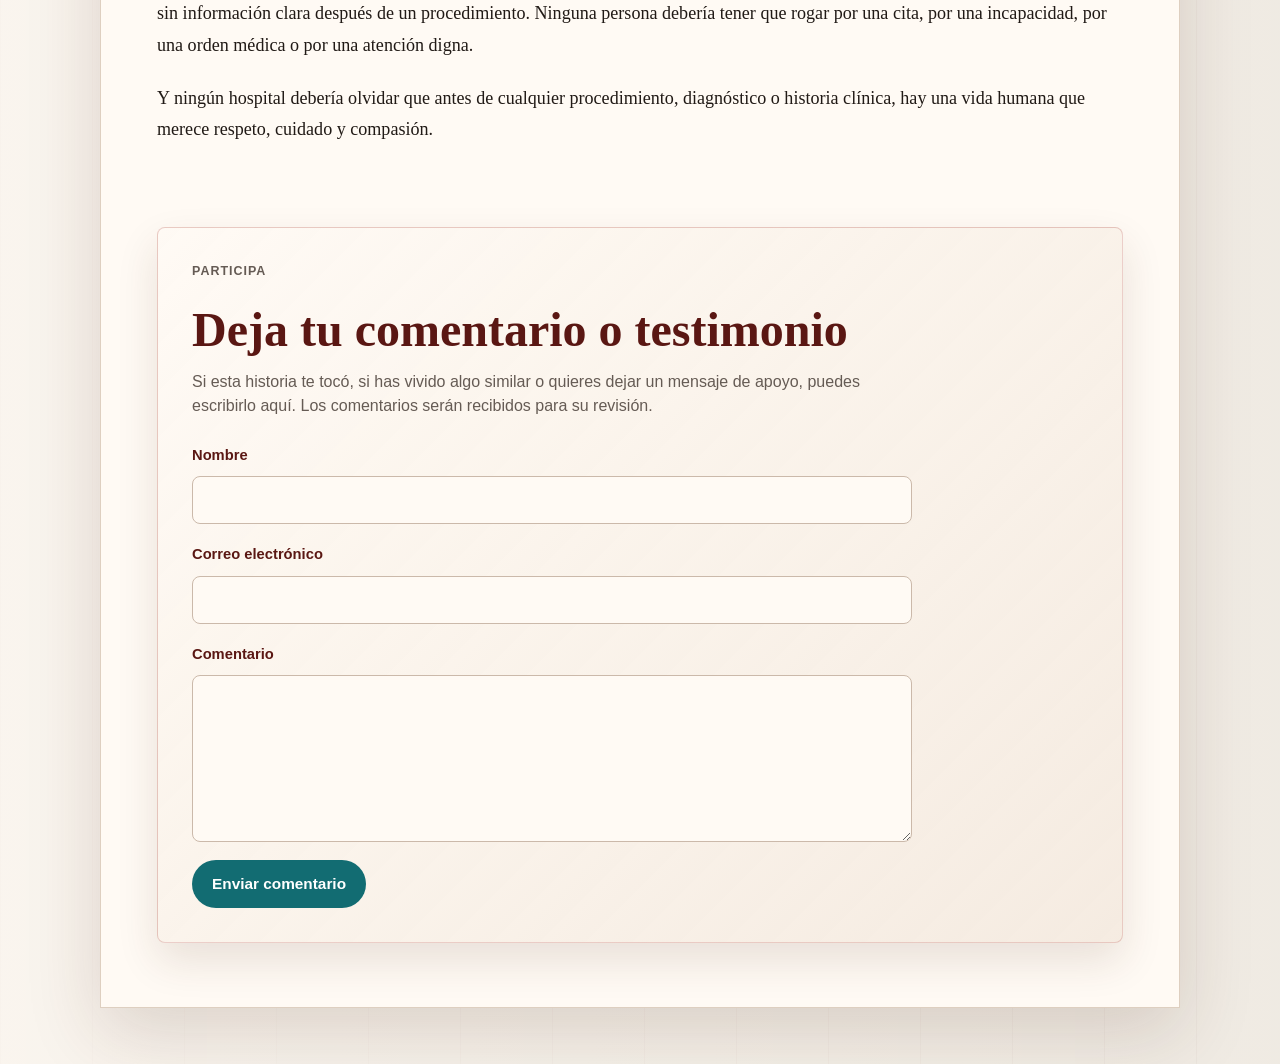
==== commit b58061ab: "Add files via upload" ====
--- a/index.html
+++ b/index.html
@@ -145,6 +145,8 @@
 
           <p>Ese hallazgo cambió por completo la dimensión de lo que estaba viviendo. Mi dolor no era una exageración, no era una simple molestia esperada después de una cirugía, no era algo que pudiera ignorarse porque una historia clínica estuviera cerrada. Había una lesión real, grave, que requería atención.</p>
 
+          <p>Para mí, en ese momento no solo se evidenció una lesión: se hizo evidente un hecho grave que exigía una respuesta inmediata, médica y resolutiva. La lesión del uréter derecho ocurrió en el contexto de la cirugía que me realizó la ginecóloga, y por eso considero que no bastaba con reconocer el daño o dejar que el caso siguiera su curso. Quien realizó el procedimiento debía asumir una actitud activa, gestionar de manera urgente las opciones para corregir la lesión, explicar con claridad lo ocurrido y acompañarme como paciente en un momento crítico. Eso no fue lo que percibí. Por el contrario, sentí indiferencia, distancia y falta de compromiso frente a una situación que cambió mi salud y mi vida diaria.</p>
+
           <p>Como consecuencia de esa lesión, tuvieron que realizarme una nefrostomía. Desde entonces vivo con las limitaciones, el miedo, la incomodidad y la carga física y emocional que implica depender de este procedimiento. Ese diagnóstico confirmó algo que yo venía sintiendo desde el inicio: mi cuerpo estaba dando señales de alarma y esas señales no fueron escuchadas a tiempo.</p>
 
           <p>Solo alrededor de la 1:00 p. m. una auxiliar que ingresaba de turno me aplicó por fin diclofenaco intramuscular. Me indicó que no había Tramadol disponible en el hospital y que solicitaría cambio de fórmula. Para ese momento, desde las 6:00 a. m., ese era el primer medicamento que recibía para el dolor.</p>
@@ -195,8 +197,8 @@
             <p>Si esta historia te tocó, si has vivido algo similar o quieres dejar un mensaje de apoyo, puedes escribirlo aquí. Los comentarios serán recibidos para su revisión.</p>
             <p class="form-success" id="form-success" hidden>Gracias. Tu comentario fue recibido y será revisado.</p>
 
-            <form id="comment-form" name="comentarios" method="POST" data-netlify="true" netlify-honeypot="bot-field" action="https://formspree.io/f/REEMPLAZAR_ID">
-              <input type="hidden" name="form-name" value="comentarios">
+            <form id="comment-form" name="comentarios" method="POST" action="https://formspree.io/f/xbdbpqpe">
+              <input type="hidden" name="_subject" value="Nuevo comentario del blog de Rocío">
               <p class="hidden-field">
                 <label>No llenar este campo: <input name="bot-field"></label>
               </p>
@@ -238,11 +240,15 @@
           }
 
           try {
-            await fetch('/', {
+            const response = await fetch(form.action, {
               method: 'POST',
-              headers: { 'Content-Type': 'application/x-www-form-urlencoded' },
-              body: new URLSearchParams(formData).toString()
+              headers: { 'Accept': 'application/json' },
+              body: formData
             });
+
+            if (!response.ok) {
+              throw new Error('Formspree rejected the submission');
+            }
 
             form.reset();
             message.hidden = false;
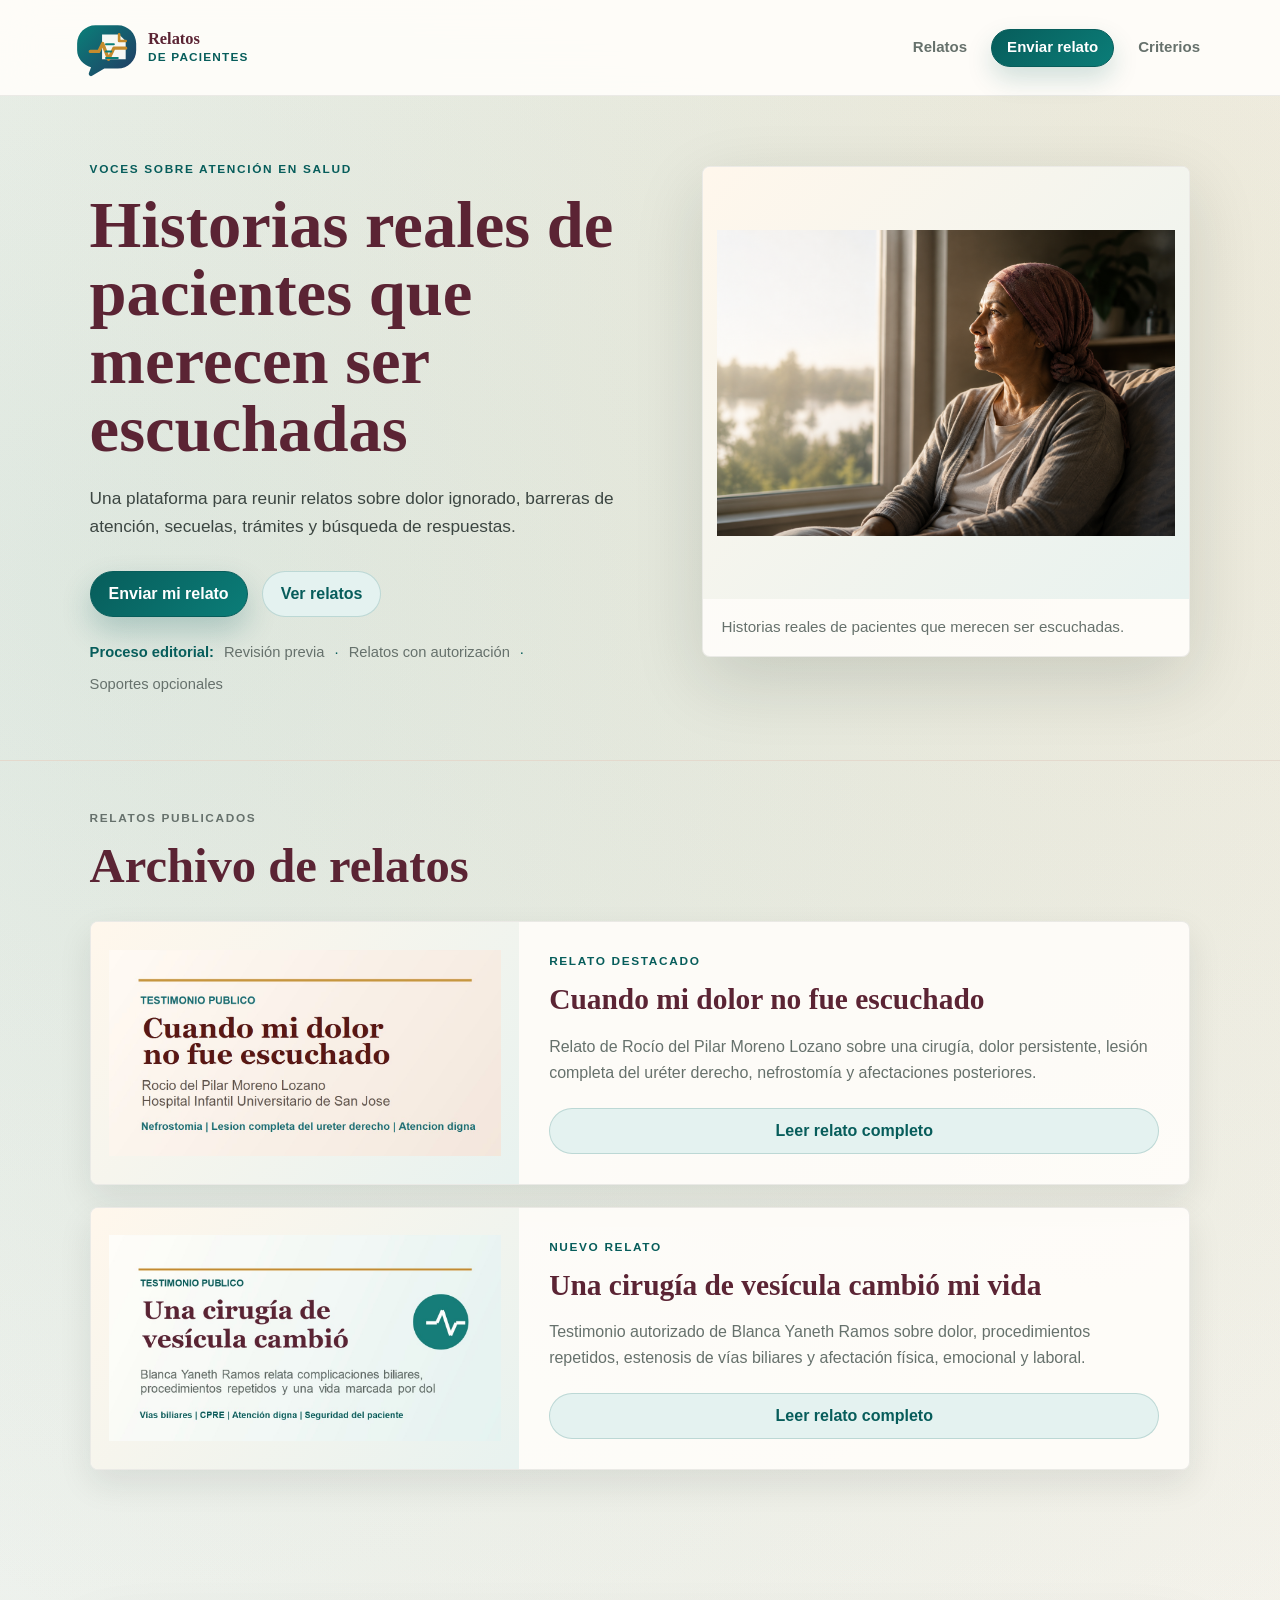
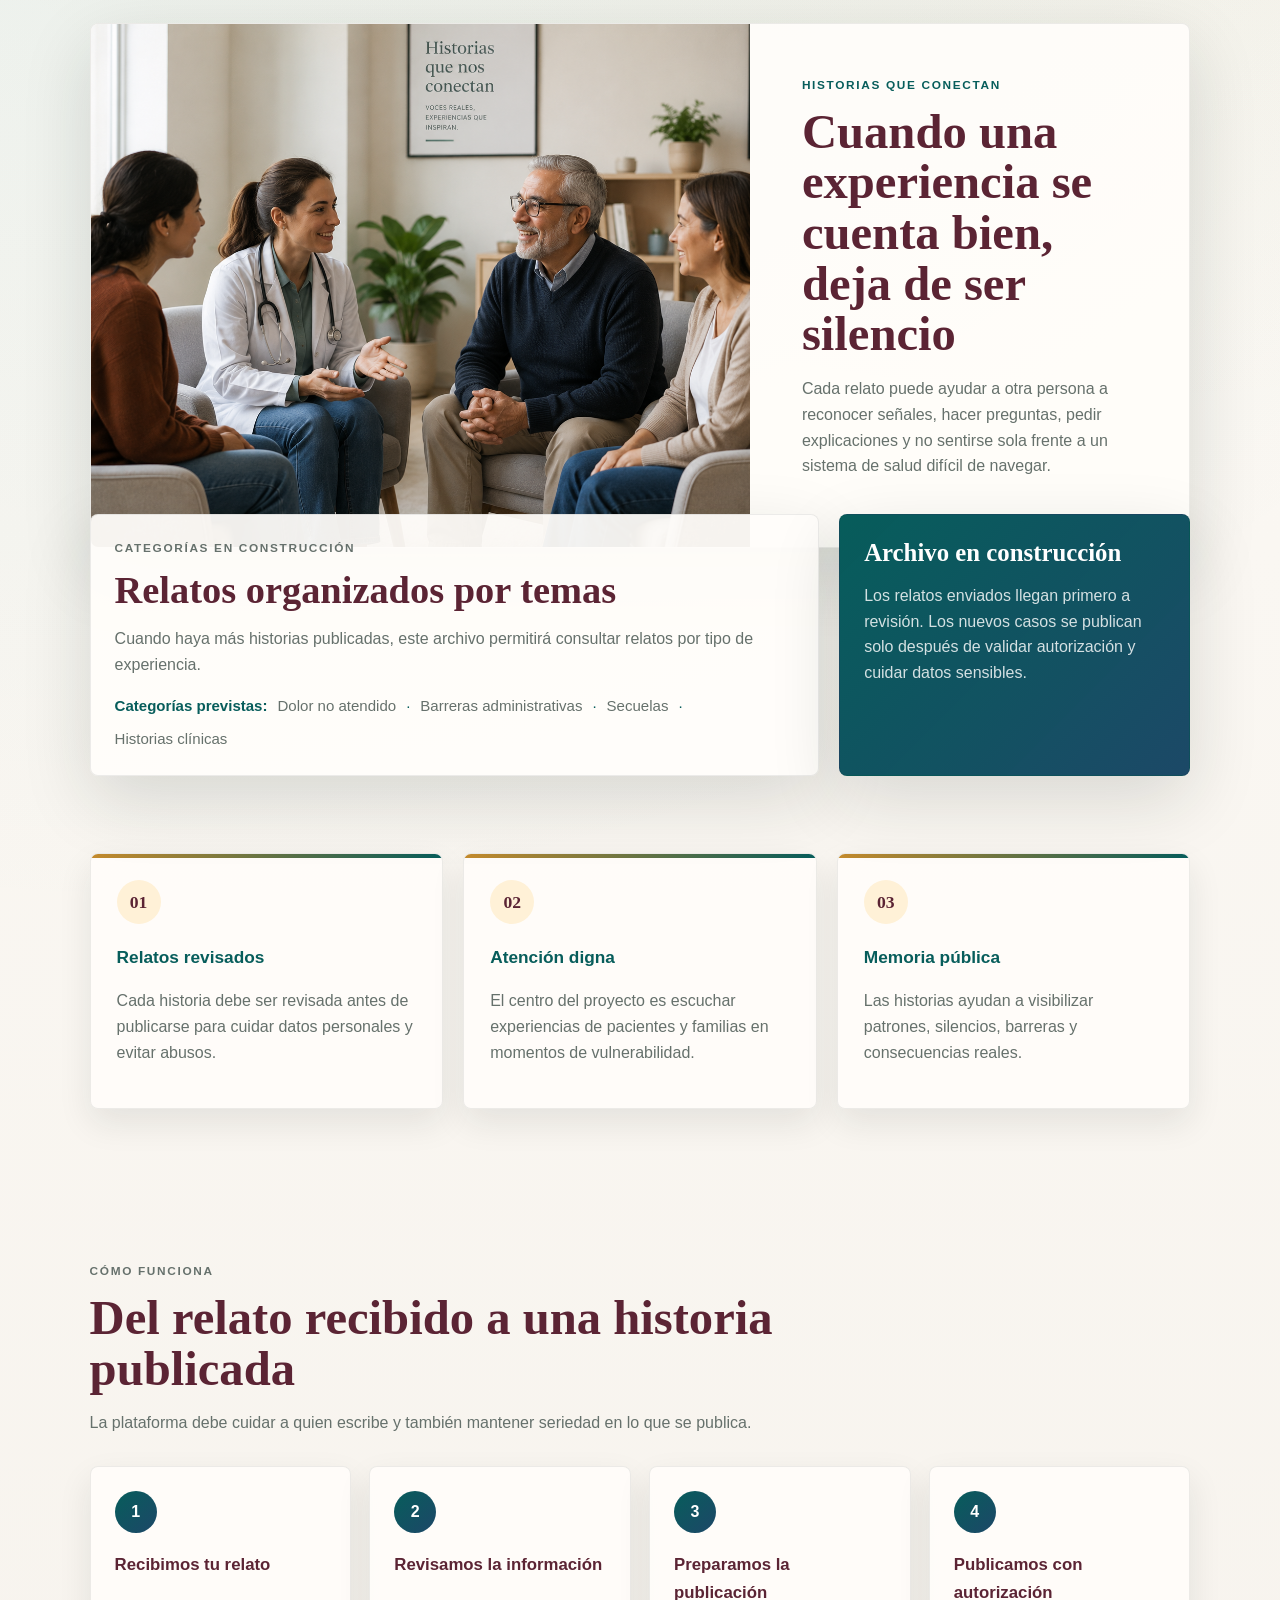
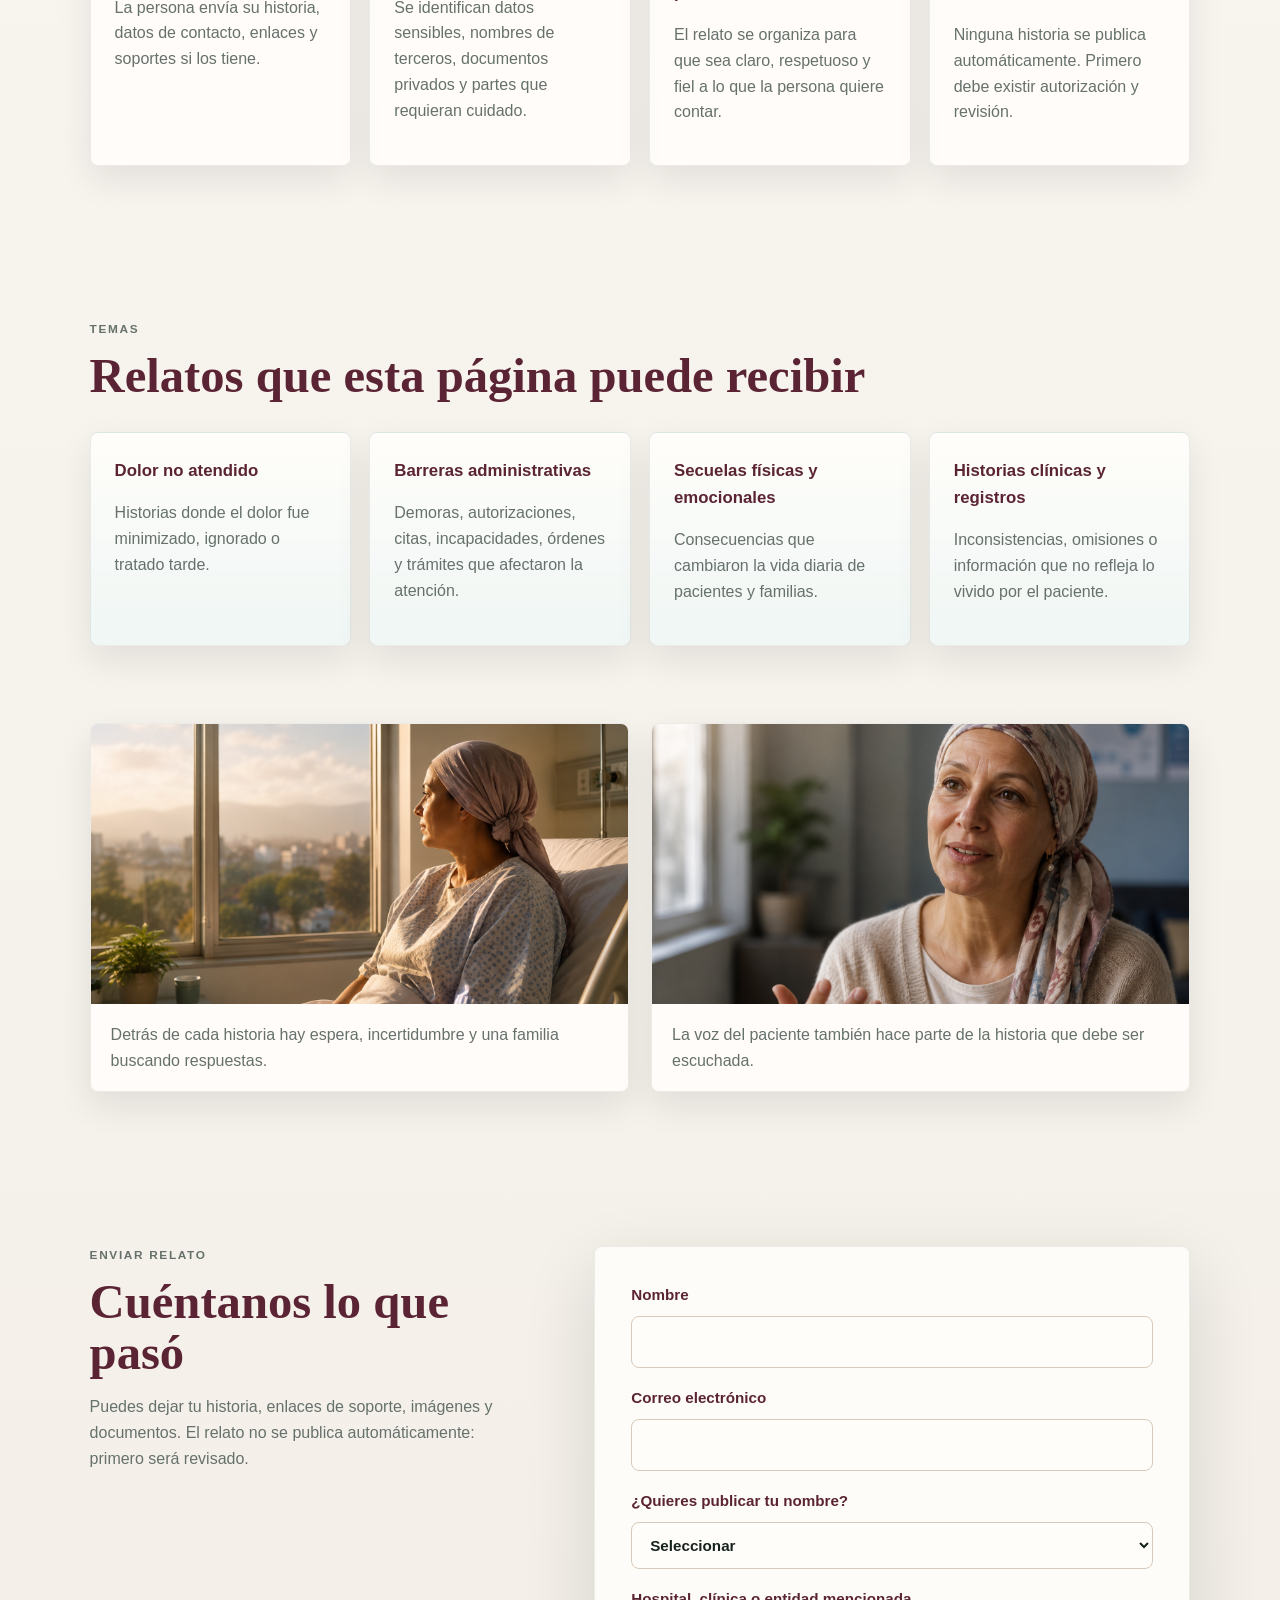
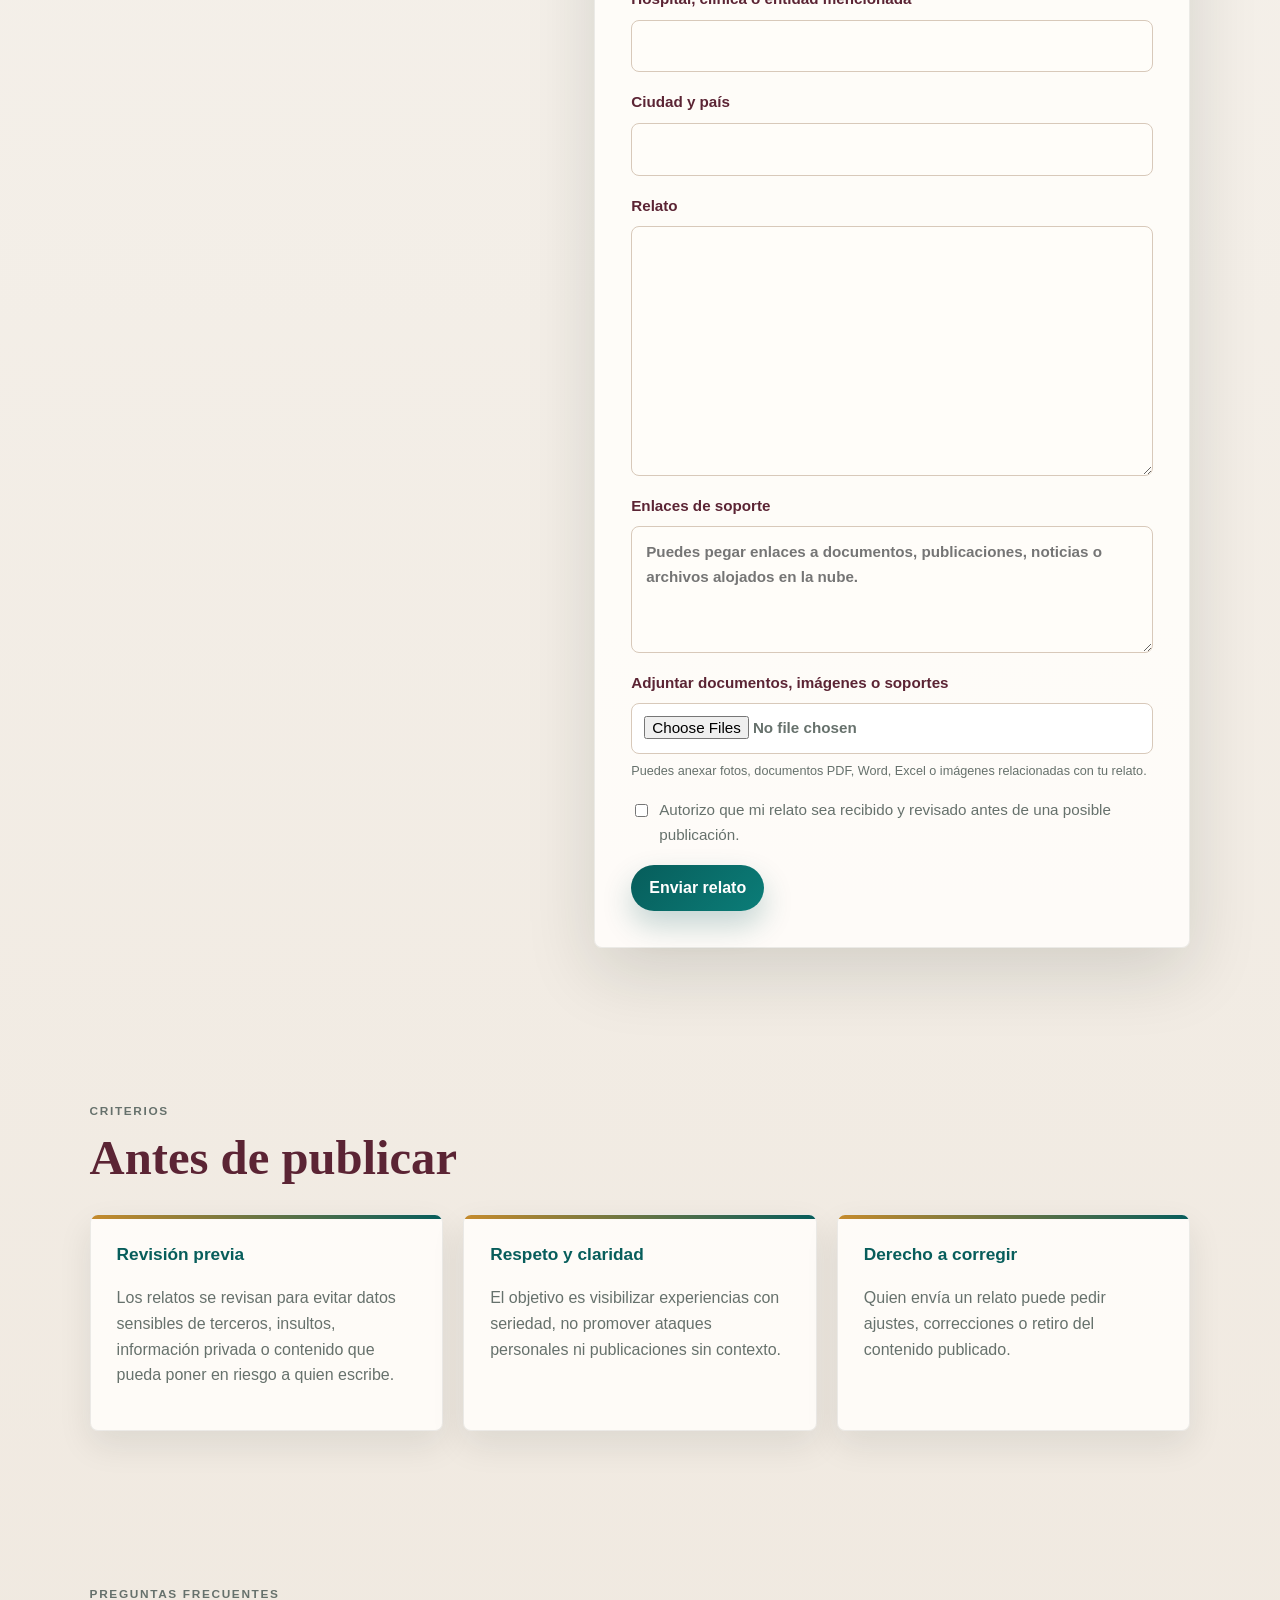
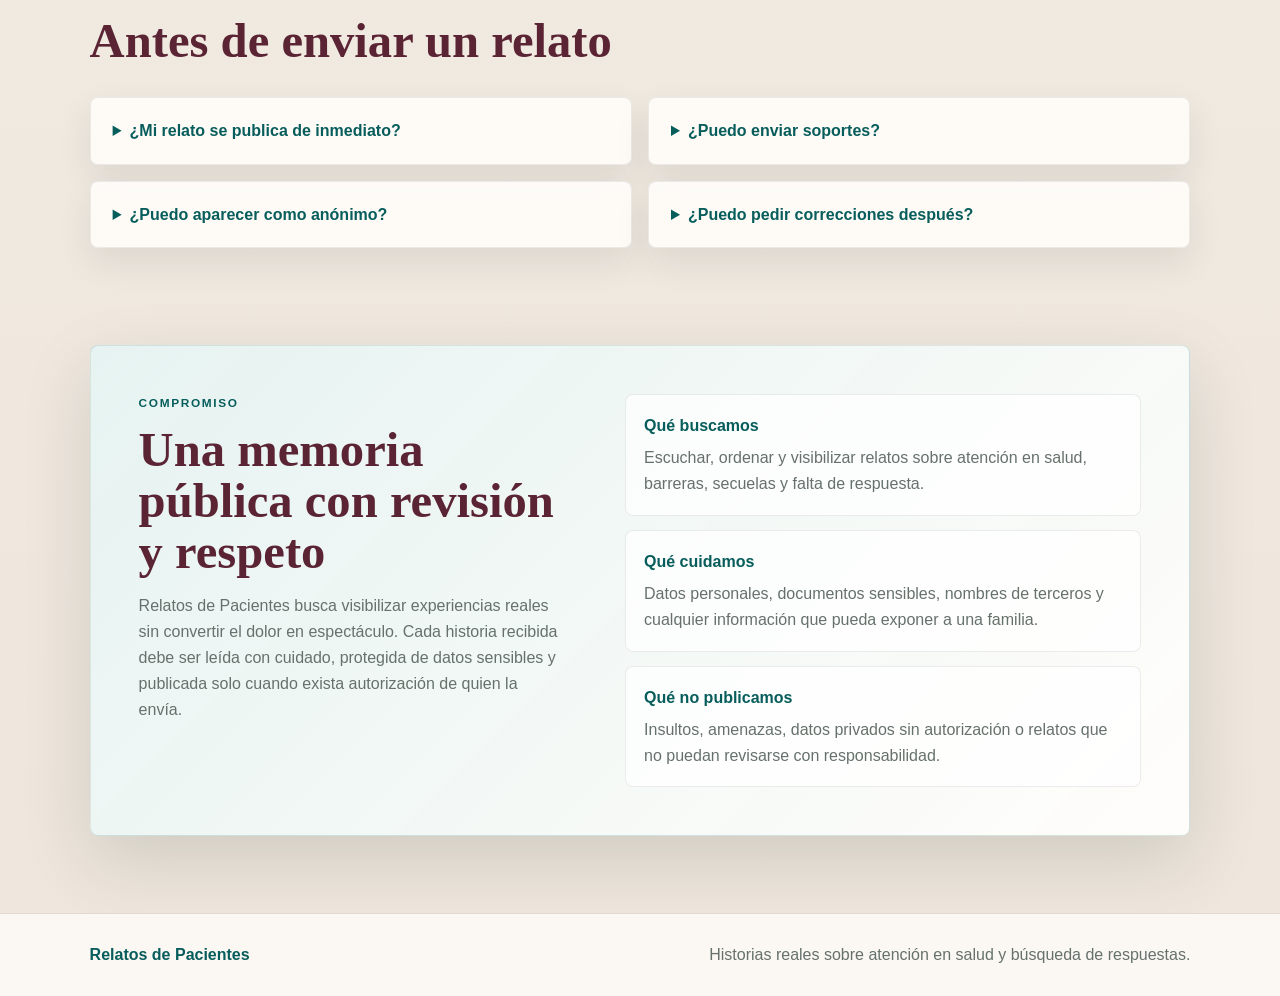
==== commit 38a6c027: "Add files via upload" ====
--- a/index.html
+++ b/index.html
@@ -1,232 +1,370 @@
-﻿<!doctype html>
+<!doctype html>
 <html lang="es">
   <head>
     <meta charset="utf-8">
     <meta name="viewport" content="width=device-width, initial-scale=1">
-    <title>Cuando mi dolor no fue escuchado</title>
+    <title>Relatos de Pacientes</title>
     <meta
       name="description"
-      content="Testimonio sobre nefrostomía, lesión completa del uréter derecho y atención en el Hospital Infantil Universitario de San José."
+      content="Relatos de Pacientes es un espacio para compartir testimonios sobre atención en salud, dolor ignorado, trámites, secuelas y búsqueda de atención digna."
     >
     <meta name="robots" content="index, follow">
     <meta
       name="keywords"
-      content="nefrostomía hospital san jose, nefrostomia hospital san jose, Hospital San José, Hospital Infantil Universitario de San José, Fundación Hospital Infantil Universitario de San José, Rocío del Pilar Moreno Lozano, Juan Carlos Flórez, lesión completa del uréter derecho, seguridad del paciente, atención digna, Bogotá"
+      content="relatos de pacientes, testimonios de pacientes, atención en salud, seguridad del paciente, atención digna, historias clínicas, experiencias hospitalarias"
     >
-    <link rel="canonical" href="https://jkflorez95-sena.github.io/testimonio-rocio-moreno/">
-    <meta property="og:type" content="article">
-    <meta property="og:title" content="Cuando mi dolor no fue escuchado">
+    <link rel="canonical" href="https://relatosdepacientes.com/">
+    <meta property="og:type" content="website">
+    <meta property="og:title" content="Relatos de Pacientes">
     <meta
       property="og:description"
-      content="Testimonio de Rocío del Pilar Moreno Lozano sobre atención en el Hospital Infantil Universitario de San José, lesión completa del uréter derecho y nefrostomía."
+      content="Historias reales de pacientes sobre atención en salud, secuelas, trámites y búsqueda de respuestas."
     >
-    <meta property="og:url" content="https://jkflorez95-sena.github.io/testimonio-rocio-moreno/">
-    <meta property="og:image" content="https://jkflorez95-sena.github.io/testimonio-rocio-moreno/assets/preview-blog.jpg">
-    <meta property="og:image:secure_url" content="https://jkflorez95-sena.github.io/testimonio-rocio-moreno/assets/preview-blog.jpg">
-    <meta property="og:image:type" content="image/jpeg">
-    <meta property="og:image:width" content="1200">
-    <meta property="og:image:height" content="630">
-    <meta property="og:image:alt" content="Portada del blog Cuando mi dolor no fue escuchado">
-    <meta property="og:site_name" content="Testimonio Rocío Moreno">
+    <meta property="og:url" content="https://relatosdepacientes.com/">
+    <meta property="og:image" content="https://relatosdepacientes.com/assets/preview-blog.jpg">
+    <meta property="og:site_name" content="Relatos de Pacientes">
     <meta name="twitter:card" content="summary_large_image">
-    <meta name="twitter:title" content="Cuando mi dolor no fue escuchado">
-    <meta
-      name="twitter:description"
-      content="Testimonio sobre atención en el Hospital Infantil Universitario de San José, lesión completa del uréter derecho y nefrostomía."
-    >
-    <meta name="twitter:image" content="https://jkflorez95-sena.github.io/testimonio-rocio-moreno/assets/preview-blog.jpg">
+    <link rel="icon" href="assets/favicon.svg" type="image/svg+xml">
     <link rel="stylesheet" href="styles.css">
   </head>
   <body>
-    <main class="page">
-      <article class="article">
-        <header class="hero">
-          <div class="hero-copy">
-            <p class="kicker">Publicado por Juan Carlos Flórez</p>
-            <h1>Cuando mi dolor no fue escuchado</h1>
-            <p class="subtitle">Mi experiencia en el Hospital Infantil Universitario de San José</p>
+    <header class="site-header">
+      <a class="brand" href="#inicio" aria-label="Relatos de Pacientes">
+        <img src="assets/logo-relatos-pacientes.svg" alt="Relatos de Pacientes">
+      </a>
+      <nav aria-label="Navegación principal">
+        <a href="#relatos">Relatos</a>
+        <a class="nav-primary" href="#enviar">Enviar relato</a>
+        <a href="#criterios">Criterios</a>
+      </nav>
+    </header>
+
+    <main id="inicio">
+      <section class="hero">
+        <div class="hero-copy">
+          <p class="eyebrow">Voces sobre atención en salud</p>
+          <h1>Historias reales de pacientes que merecen ser escuchadas</h1>
+          <p>
+            Una plataforma para reunir relatos sobre dolor ignorado, barreras de atención,
+            secuelas, trámites y búsqueda de respuestas.
+          </p>
+          <div class="hero-actions">
+            <a class="button primary" href="#enviar">Enviar mi relato</a>
+            <a class="button secondary" href="#relatos">Ver relatos</a>
           </div>
-          <aside class="hospital-card" aria-label="Hospital mencionado">
-            <strong>Rocío del Pilar Moreno Lozano</strong>
-            <hr>
-            <span>Hospital mencionado</span>
-            <strong>Hospital Infantil Universitario de San José</strong>
-            <p>Relato público sobre atención, dolor ignorado, lesión completa del uréter derecho y nefrostomía.</p>
-          </aside>
-        </header>
-
-        <section class="summary-cards" aria-label="Puntos principales del testimonio">
-          <div class="summary-card">
-            <span>Procedimiento inicial</span>
-            <strong>Histerectomía y salpinguectomía</strong>
+          <div class="hero-strip" aria-label="Indicadores editoriales">
+            <strong>Proceso editorial:</strong>
+            <span>Revisión previa</span>
+            <span>Relatos con autorización</span>
+            <span>Soportes opcionales</span>
           </div>
-          <div class="summary-card">
-            <span>Hallazgo posterior</span>
-            <strong>Lesión completa del uréter derecho</strong>
+        </div>
+
+        <figure class="hero-image">
+          <img src="assets/portada-relatos-pacientes.jpg" alt="Portada de Relatos de Pacientes">
+          <figcaption>Historias reales de pacientes que merecen ser escuchadas.</figcaption>
+        </figure>
+      </section>
+
+      <section class="section relatos-section" id="relatos">
+        <div class="section-heading">
+          <p class="eyebrow">Relatos publicados</p>
+          <h2>Archivo de relatos</h2>
+        </div>
+        <div class="story-list">
+          <article class="story-card featured">
+            <img src="assets/preview-blog.jpg" alt="Portada del testimonio Cuando mi dolor no fue escuchado">
+            <div>
+              <span>Relato destacado</span>
+              <h3>Cuando mi dolor no fue escuchado</h3>
+              <p>
+                Relato de Rocío del Pilar Moreno Lozano sobre una cirugía, dolor persistente,
+                lesión completa del uréter derecho, nefrostomía y afectaciones posteriores.
+              </p>
+              <a href="relato-rocio-moreno.html">Leer relato completo</a>
+            </div>
+          </article>
+          <article class="story-card featured">
+            <img src="assets/preview-blanca-ramos.jpg" alt="Portada del testimonio Una cirugía de vesícula cambió mi vida">
+            <div>
+              <span>Nuevo relato</span>
+              <h3>Una cirugía de vesícula cambió mi vida</h3>
+              <p>
+                Testimonio autorizado de Blanca Yaneth Ramos sobre dolor, procedimientos repetidos,
+                estenosis de vías biliares y afectación física, emocional y laboral.
+              </p>
+              <a href="relato-blanca-ramos.html">Leer relato completo</a>
+            </div>
+          </article>
+        </div>
+      </section>
+
+      <section class="visual-story" aria-label="Historias que conectan">
+        <img src="assets/historias-que-conectan.jpg" alt="Personas conversando sobre una experiencia de salud">
+        <div>
+          <p class="eyebrow">Historias que conectan</p>
+          <h2>Cuando una experiencia se cuenta bien, deja de ser silencio</h2>
+          <p>
+            Cada relato puede ayudar a otra persona a reconocer señales, hacer preguntas,
+            pedir explicaciones y no sentirse sola frente a un sistema de salud difícil de navegar.
+          </p>
+        </div>
+      </section>
+
+      <section class="dashboard" aria-label="Categorías de relatos">
+        <div class="search-panel">
+          <p class="eyebrow">Categorías en construcción</p>
+          <h2>Relatos organizados por temas</h2>
+          <p>Cuando haya más historias publicadas, este archivo permitirá consultar relatos por tipo de experiencia.</p>
+          <div class="filter-row" aria-label="Categorías previstas">
+            <strong>Categorías previstas:</strong>
+            <span>Dolor no atendido</span>
+            <span>Barreras administrativas</span>
+            <span>Secuelas</span>
+            <span>Historias clínicas</span>
           </div>
-          <div class="summary-card">
-            <span>Consecuencia actual</span>
-            <strong>Nefrostomía y afectación diaria</strong>
+        </div>
+        <div class="status-panel">
+          <strong>Archivo en construcción</strong>
+          <p>Los relatos enviados llegan primero a revisión. Los nuevos casos se publican solo después de validar autorización y cuidar datos sensibles.</p>
+        </div>
+      </section>
+
+      <section class="metrics" aria-label="Temas principales">
+        <article>
+          <span>01</span>
+          <strong>Relatos revisados</strong>
+          <p>Cada historia debe ser revisada antes de publicarse para cuidar datos personales y evitar abusos.</p>
+        </article>
+        <article>
+          <span>02</span>
+          <strong>Atención digna</strong>
+          <p>El centro del proyecto es escuchar experiencias de pacientes y familias en momentos de vulnerabilidad.</p>
+        </article>
+        <article>
+          <span>03</span>
+          <strong>Memoria pública</strong>
+          <p>Las historias ayudan a visibilizar patrones, silencios, barreras y consecuencias reales.</p>
+        </article>
+      </section>
+
+      <section class="section process" aria-label="Cómo funciona">
+        <div class="section-heading">
+          <p class="eyebrow">Cómo funciona</p>
+          <h2>Del relato recibido a una historia publicada</h2>
+          <p>La plataforma debe cuidar a quien escribe y también mantener seriedad en lo que se publica.</p>
+        </div>
+        <div class="process-grid">
+          <article>
+            <span>1</span>
+            <strong>Recibimos tu relato</strong>
+            <p>La persona envía su historia, datos de contacto, enlaces y soportes si los tiene.</p>
+          </article>
+          <article>
+            <span>2</span>
+            <strong>Revisamos la información</strong>
+            <p>Se identifican datos sensibles, nombres de terceros, documentos privados y partes que requieran cuidado.</p>
+          </article>
+          <article>
+            <span>3</span>
+            <strong>Preparamos la publicación</strong>
+            <p>El relato se organiza para que sea claro, respetuoso y fiel a lo que la persona quiere contar.</p>
+          </article>
+          <article>
+            <span>4</span>
+            <strong>Publicamos con autorización</strong>
+            <p>Ninguna historia se publica automáticamente. Primero debe existir autorización y revisión.</p>
+          </article>
+        </div>
+      </section>
+
+      <section class="section topics" aria-label="Temas de relatos">
+        <div class="section-heading">
+          <p class="eyebrow">Temas</p>
+          <h2>Relatos que esta página puede recibir</h2>
+        </div>
+        <div class="topic-grid">
+          <article>
+            <strong>Dolor no atendido</strong>
+            <p>Historias donde el dolor fue minimizado, ignorado o tratado tarde.</p>
+          </article>
+          <article>
+            <strong>Barreras administrativas</strong>
+            <p>Demoras, autorizaciones, citas, incapacidades, órdenes y trámites que afectaron la atención.</p>
+          </article>
+          <article>
+            <strong>Secuelas físicas y emocionales</strong>
+            <p>Consecuencias que cambiaron la vida diaria de pacientes y familias.</p>
+          </article>
+          <article>
+            <strong>Historias clínicas y registros</strong>
+            <p>Inconsistencias, omisiones o información que no refleja lo vivido por el paciente.</p>
+          </article>
+        </div>
+      </section>
+
+      <section class="image-band" aria-label="Acompañamiento y escucha">
+        <figure>
+          <img src="assets/paciente-ventana.jpg" alt="Paciente mirando por una ventana durante una hospitalización">
+          <figcaption>Detrás de cada historia hay espera, incertidumbre y una familia buscando respuestas.</figcaption>
+        </figure>
+        <figure>
+          <img src="assets/voz-del-paciente.jpg" alt="Mujer compartiendo su experiencia de salud">
+          <figcaption>La voz del paciente también hace parte de la historia que debe ser escuchada.</figcaption>
+        </figure>
+      </section>
+
+      <section class="section split" id="enviar">
+        <div class="section-heading">
+          <p class="eyebrow">Enviar relato</p>
+          <h2>Cuéntanos lo que pasó</h2>
+          <p>
+            Puedes dejar tu historia, enlaces de soporte, imágenes y documentos. El relato no se publica automáticamente:
+            primero será revisado.
+          </p>
+        </div>
+
+        <form class="submission-form" method="POST" enctype="multipart/form-data" action="https://formspree.io/f/xbdbpqpe">
+          <input type="hidden" name="_subject" value="Nuevo relato enviado a Relatos de Pacientes">
+          <p class="form-success" hidden>Gracias. Tu relato fue enviado correctamente y será revisado antes de una posible publicación.</p>
+
+          <label>
+            Nombre
+            <input type="text" name="nombre" autocomplete="name" required>
+          </label>
+
+          <label>
+            Correo electrónico
+            <input type="email" name="correo" autocomplete="email" required>
+          </label>
+
+          <label>
+            ¿Quieres publicar tu nombre?
+            <select name="publicar_nombre" required>
+              <option value="">Seleccionar</option>
+              <option value="Si">Sí, pueden publicar mi nombre</option>
+              <option value="No">No, prefiero aparecer como anónimo</option>
+            </select>
+          </label>
+
+          <label>
+            Hospital, clínica o entidad mencionada
+            <input type="text" name="entidad" required>
+          </label>
+
+          <label>
+            Ciudad y país
+            <input type="text" name="ubicacion">
+          </label>
+
+          <label>
+            Relato
+            <textarea name="relato" rows="9" required></textarea>
+          </label>
+
+          <label>
+            Enlaces de soporte
+            <textarea name="enlaces" rows="4" placeholder="Puedes pegar enlaces a documentos, publicaciones, noticias o archivos alojados en la nube."></textarea>
+          </label>
+
+          <label>
+            Adjuntar documentos, imágenes o soportes
+            <input type="file" name="soportes" multiple accept=".pdf,.jpg,.jpeg,.png,.webp,.doc,.docx,.xls,.xlsx">
+            <small>Puedes anexar fotos, documentos PDF, Word, Excel o imágenes relacionadas con tu relato.</small>
+          </label>
+
+          <label class="check">
+            <input type="checkbox" name="autorizacion_revision" required>
+            Autorizo que mi relato sea recibido y revisado antes de una posible publicación.
+          </label>
+
+          <button type="submit">Enviar relato</button>
+        </form>
+      </section>
+
+      <section class="section policy" id="criterios">
+        <div class="section-heading">
+          <p class="eyebrow">Criterios</p>
+          <h2>Antes de publicar</h2>
+        </div>
+        <div class="policy-grid">
+          <article>
+            <strong>Revisión previa</strong>
+            <p>Los relatos se revisan para evitar datos sensibles de terceros, insultos, información privada o contenido que pueda poner en riesgo a quien escribe.</p>
+          </article>
+          <article>
+            <strong>Respeto y claridad</strong>
+            <p>El objetivo es visibilizar experiencias con seriedad, no promover ataques personales ni publicaciones sin contexto.</p>
+          </article>
+          <article>
+            <strong>Derecho a corregir</strong>
+            <p>Quien envía un relato puede pedir ajustes, correcciones o retiro del contenido publicado.</p>
+          </article>
+        </div>
+      </section>
+
+      <section class="section faq" aria-label="Preguntas frecuentes">
+        <div class="section-heading">
+          <p class="eyebrow">Preguntas frecuentes</p>
+          <h2>Antes de enviar un relato</h2>
+        </div>
+        <div class="faq-grid">
+          <details>
+            <summary>¿Mi relato se publica de inmediato?</summary>
+            <p>No. Primero se recibe, se revisa y se confirma si la persona autoriza una posible publicación.</p>
+          </details>
+          <details>
+            <summary>¿Puedo enviar soportes?</summary>
+            <p>Sí. El formulario permite anexar imágenes, PDF, documentos de Word, Excel y enlaces relacionados.</p>
+          </details>
+          <details>
+            <summary>¿Puedo aparecer como anónimo?</summary>
+            <p>Sí. Puedes indicar si quieres que tu nombre sea publicado o si prefieres que el relato aparezca sin tu identidad.</p>
+          </details>
+          <details>
+            <summary>¿Puedo pedir correcciones después?</summary>
+            <p>Sí. La persona que envía un relato puede solicitar ajustes, correcciones o retiro del contenido.</p>
+          </details>
+        </div>
+      </section>
+
+      <section class="section trust" aria-label="Compromiso editorial">
+        <div class="trust-card">
+          <div>
+            <p class="eyebrow">Compromiso</p>
+            <h2>Una memoria pública con revisión y respeto</h2>
+            <p>
+              Relatos de Pacientes busca visibilizar experiencias reales sin convertir el dolor en espectáculo.
+              Cada historia recibida debe ser leída con cuidado, protegida de datos sensibles y publicada solo
+              cuando exista autorización de quien la envía.
+            </p>
           </div>
-        </section>
-
-        <section class="notice" aria-label="Aviso sobre imágenes sensibles">
-          <strong>Aviso:</strong> esta publicación contiene imágenes médicas sensibles relacionadas con una nefrostomía.
-        </section>
-
-        <section class="tags" aria-label="Etiquetas del blog">
-          <a href="https://www.google.com/search?q=%23nefrostomia" target="_blank" rel="noopener">#Nefrostomía</a>
-          <a href="https://www.google.com/search?q=%23NefrostomiaHospitalSanJose" target="_blank" rel="noopener">#NefrostomíaHospitalSanJosé</a>
-          <a href="https://www.google.com/search?q=%23HospitalInfantilUniversitarioDeSanJose" target="_blank" rel="noopener">#HospitalInfantilUniversitarioDeSanJosé</a>
-          <a href="https://www.google.com/search?q=%23FundacionHospitalInfantilUniversitarioDeSanJose" target="_blank" rel="noopener">#FundaciónHospitalInfantilUniversitarioDeSanJosé</a>
-          <a href="https://www.google.com/search?q=%23SeguridadDelPaciente" target="_blank" rel="noopener">#SeguridadDelPaciente</a>
-          <a href="https://www.google.com/search?q=%23DerechoALaSalud" target="_blank" rel="noopener">#DerechoALaSalud</a>
-          <a href="https://www.google.com/search?q=%23AtencionDigna" target="_blank" rel="noopener">#AtenciónDigna</a>
-          <a href="https://www.google.com/search?q=%23LesionUreterDerecho" target="_blank" rel="noopener">#LesiónUréterDerecho</a>
-        </section>
-
-        <section class="gallery" aria-label="Evidencia fotográfica">
-          <figure>
-            <img id="photo-one" src="assets/nefrostomia-1.jpg" alt="Imagen médica de nefrostomía">
-            <figcaption>Nefrostomía que continúo llevando al día de hoy.</figcaption>
-          </figure>
-          <figure>
-            <img id="photo-two" src="assets/nefrostomia-2.jpg" alt="Imagen médica del procedimiento y curación de nefrostomía">
-            <figcaption>Imagen médica del procedimiento y curación.</figcaption>
-          </figure>
-        </section>
-
-        <section class="content">
-          <h2 class="seo-heading">Testimonio sobre nefrostomía y atención en el Hospital San José</h2>
-
-          <p>Mi nombre es Rocío del Pilar Moreno Lozano. El día de hoy, más que presentar una queja por una complicación quirúrgica, quiero manifestar mi profunda inconformidad frente a la falta de humanidad con la que fui tratada durante una atención en salud en el Hospital Infantil Universitario de San José.</p>
-
-          <p>Lo que más me duele no es únicamente la complicación médica. Lo que más me duele es la indiferencia, la omisión y la forma en que una persona vulnerable, con dolor y pidiendo ayuda, puede terminar sintiéndose ignorada dentro de una institución que debería cuidar la vida con dignidad.</p>
-
-          <p>Ingresé a salas de cirugía el 18 de febrero para la realización de una histerectomía y salpinguectomía. Desde el inicio encontré inconsistencias en mi historia clínica: datos que no corresponden a la forma real en que ingresé, cifras de tensión arterial elevadas que recuerdo claramente y que no aparecen registradas, antecedentes médicos que no tengo, e incluso información errada sobre mi acompañante de egreso.</p>
-
-          <p>Durante todo el tiempo que estuve en salas de recuperación no tuve seguimiento por parte de la profesional que me operó. Mi acompañante tampoco tuvo contacto con ella ni recibió información clara sobre cómo había transcurrido el procedimiento. En un momento en el que tanto el paciente como su familia necesitan orientación, tranquilidad y explicaciones claras, sentimos ausencia de acompañamiento e información oportuna.</p>
-
-          <p>Para algunas personas estos pueden parecer detalles menores, pero en salud los registros clínicos, el seguimiento posterior a un procedimiento y la comunicación con el paciente y su familia son parte fundamental de la seguridad del paciente y de la verdad sobre lo ocurrido.</p>
-
-          <p>Al despertar en recuperación, el anestesiólogo me preguntó por mi dolor. Le indiqué que era de 9 sobre 10. Me administraron medicamento y el dolor bajó a 3. Sin embargo, cerca de dos horas después, el dolor volvió de forma insoportable. Lloraba, pedía ayuda, y la respuesta que recibía del personal de enfermería era que eso era normal por la cirugía y que también podía deberse a que no había ido al baño.</p>
-
-          <p>Cuando manifesté nuevamente el dolor, el personal de enfermería insistió en que podía deberse a que no había orinado. Por esa razón solicitaron el ingreso de mi acompañante, mi esposo, para que me ayudara a ir al baño. Allí presenté sangrado y también vómito secundario al dolor. Para mí, estos signos no debieron pasarse por alto, especialmente teniendo en cuenta el dolor intenso que estaba sintiendo.</p>
-
-          <p>A pesar de eso, sentí que hicieron caso omiso. La respuesta de la jefe de salas de recuperación seguía siendo que era algo normal por el procedimiento. Mi voz de auxilio no fue escuchada. Pedí que alguien me valorara. Incluso dije que, si era necesario, yo pagaba una valoración particular, pero tampoco obtuve una respuesta oportuna.</p>
-
-          <blockquote>
-            <p>Lo más doloroso fue sentir que un protocolo administrativo fue puesto por encima de mi salud, mi dolor y mi vida.</p>
-          </blockquote>
-
-          <p>Que una historia clínica estuviera “cerrada” no podía ser una razón suficiente para dejar de atender un dolor intenso, persistente y fuera de lo normal. Ningún trámite interno debería pesar más que la obligación ética y humana de valorar, escuchar y proteger a una persona que está pidiendo ayuda.</p>
-
-          <p>Más tarde, en medio de mi dolor, llegó la ginecóloga de turno junto con la residente. Me realizaron una valoración médica y me indicaron que no había signos de irritación peritoneal. Antes de esa valoración, a mi esposo le habían dicho que comprara medicamentos, como acetaminofén, para ver si el dolor disminuía. Es triste que en un hospital, en medio de un dolor tan fuerte, no pudieran darme ni siquiera una pastilla porque, según me repetían, la historia clínica ya estaba cerrada desde el momento en que entré a cirugía.</p>
-
-          <p>Después de la valoración médica, me indicaron que, si yo deseaba, debía salir e ingresar nuevamente por urgencias. En ese momento, agotada, con dolor y sin sentir una respuesta real frente a lo que estaba viviendo, decidí irme a mi casa.</p>
-
-          <p>En casa el dolor continuó, acompañado de vómito constante, a pesar de usar medicamentos como diclofenaco intramuscular, naproxeno y acetaminofén. Al día siguiente tuve que ingresar nuevamente a urgencias porque el dolor no mejoraba; por el contrario, empeoraba.</p>
-
-          <p>Llegué aproximadamente a las 6:00 a. m. En triage me encontraron con taquicardia y tensión arterial algo elevada, por lo que solicitaron mi ingreso a urgencias de ginecología. Mientras esperaba, no encontraba ninguna posición que me aliviara el dolor: no podía estar sentada, de pie ni acostada.</p>
-
-          <p>Le dije a una enfermera: “Jefe, ayúdeme, tengo mucho dolor”. Su respuesta fue: “Pues espere a que el médico la vea”.</p>
-
-          <p>También quiero reconocer que hubo profesionales que sí actuaron con humanidad. La ginecóloga y los estudiantes que me atendieron lo hicieron con paciencia, cariño y respeto. Ellos sí me escucharon. Sin embargo, al salir de esa valoración, cuando la médica indicó que debía hospitalizarme, escuché una respuesta que me marcó: “¿Y es que hoy está hospitalizado todo?”.</p>
-
-          <p>Luego me indicaron que debía retirarme la ropa interior y quedarme solo con la bata. Expliqué que tenía salida abundante de líquido y que necesitaba conservar mi ropa interior. La doctora indicó que no había problema, pero la situación generó un disgusto evidente en la persona encargada. Más tarde, al estar mojada y necesitar cambiarme, tuve que pedir casi rogando que permitieran subir a mi acompañante.</p>
-
-          <p>Sobre las 11:20 a. m. me canalizaron, pero no me pasaron líquidos ni medicamentos. Al preguntar si me iban a aplicar algo para el dolor, me respondieron que no aparecía nada en la historia clínica, aunque revisarían nuevamente.</p>
-
-          <p>Me llevaron a ecografía transvaginal, ecografía abdominal y posteriormente a otros estudios diagnósticos. Allí debo destacar la calidad humana del ecografista, quien entendió mi dolor y me ayudó con paciencia a acomodarme. Después de los estudios quedé esperando cerca de 40 minutos a que el camillero regresara por mí. Finalmente pasó otra persona, porque quien me había llevado nunca respondió.</p>
-
-          <blockquote>
-            <p>Los exámenes realizados durante mi ingreso por urgencias evidenciaron una lesión completa del uréter derecho.</p>
-          </blockquote>
-
-          <p>Ese hallazgo cambió por completo la dimensión de lo que estaba viviendo. Mi dolor no era una exageración, no era una simple molestia esperada después de una cirugía, no era algo que pudiera ignorarse porque una historia clínica estuviera cerrada. Había una lesión real, grave, que requería atención.</p>
-
-          <p>Para mí, en ese momento no solo se evidenció una lesión: se hizo evidente un hecho grave que exigía una respuesta inmediata, médica y resolutiva. La lesión del uréter derecho ocurrió en el contexto de la cirugía que me realizó la ginecóloga, y por eso considero que no bastaba con reconocer el daño o dejar que el caso siguiera su curso. Quien realizó el procedimiento debía asumir una actitud activa, gestionar de manera urgente las opciones para corregir la lesión, explicar con claridad lo ocurrido y acompañarme como paciente en un momento crítico. Eso no fue lo que percibí. Por el contrario, sentí indiferencia, distancia y falta de compromiso frente a una situación que cambió mi salud y mi vida diaria.</p>
-
-          <p>Como consecuencia de esa lesión, tuvieron que realizarme una nefrostomía. Desde entonces vivo con las limitaciones, el miedo, la incomodidad y la carga física y emocional que implica depender de este procedimiento. Ese diagnóstico confirmó algo que yo venía sintiendo desde el inicio: mi cuerpo estaba dando señales de alarma y esas señales no fueron escuchadas a tiempo.</p>
-
-          <p>Solo alrededor de la 1:00 p. m. una auxiliar que ingresaba de turno me aplicó por fin diclofenaco intramuscular. Me indicó que no había Tramadol disponible en el hospital y que solicitaría cambio de fórmula. Para ese momento, desde las 6:00 a. m., ese era el primer medicamento que recibía para el dolor.</p>
-
-          <p>Posteriormente me realizaron un urotac y luego fui trasladada al cuarto piso. Allí me indicaron que me iban a colocar una sonda vesical. En ese momento me negué a permitir cualquier procedimiento hasta que me administraran medicamentos para el dolor, porque el dolor era insoportable y había aumentado durante los estudios.</p>
-
-          <p>Finalmente me medicaron y fui trasladada a habitación. Allí sí encontré un equipo de enfermería, jefes y auxiliares, con amor, disposición, paciencia y verdadera voluntad de ayudar. A ellos solo puedo darles las gracias.</p>
-
-          <p>Pero lamentablemente la historia no terminó ahí.</p>
-
-          <p>Como consecuencia de la lesión completa del uréter derecho, terminé requiriendo una nefrostomía. Al día de hoy continúo con ella, con todas las limitaciones físicas, emocionales, familiares y económicas que esto implica. Para mí, esta situación debe ser revisada a fondo, porque no se trata solo de una complicación médica: se trata de una cadena de hechos, omisiones, falta de escucha y ausencia de respuesta oportuna frente a signos que no debieron ser ignorados.</p>
-
-          <p>No estoy hablando de una molestia pasajera ni de una simple inconformidad. Estoy hablando de que después de un procedimiento salí con dolor insoportable, sin una respuesta oportuna, sin un manejo adecuado del dolor, sin seguimiento claro por parte de quien realizó mi cirugía, con registros clínicos que no reflejan correctamente lo ocurrido, y finalmente terminé con una condición que cambió mi vida diaria.</p>
-
-          <p>Desde entonces, todo ha sido difícil: conseguir citas médicas, lograr controles oportunos, insistir por órdenes, pedir incapacidades, explicar una y otra vez mi situación, depender de traslados constantes y asumir gastos que antes no existían.</p>
-
-          <p>Cuando solicité una cita con la ginecóloga que me operó, tampoco encontré la respuesta humana y responsable que esperaba. Incluso, frente a la incapacidad que requería, inicialmente no querían otorgarla en las condiciones necesarias. Tuve que alzar la voz, porque no es justo que una persona afectada tenga que estar rogando por una incapacidad, por una cita, por una orden médica o por un seguimiento que debería ser garantizado por la institución.</p>
-
-          <p>No debería ser yo, ni mi familia, quienes tengamos que perseguir cada cita y cada trámite. Debería ser el hospital quien, frente a una situación tan delicada, garantice los controles correspondientes, las órdenes necesarias y el acompañamiento adecuado para que las consecuencias de una posible mala praxis sean, al menos, un poco más llevaderas.</p>
-
-          <p>A esto se suma la afectación económica. No he podido trabajar con normalidad. Mis ingresos se han visto reducidos, llegando a recibir apenas medio sueldo, mientras los gastos por transporte, medicamentos, trámites, acompañamientos y citas siguen aumentando.</p>
-
-          <p>La afectación también ha sido emocional. Vivir con dolor, con una nefrostomía, con incertidumbre sobre mi recuperación, con miedo a nuevas complicaciones y con la sensación de tener que rogar por atención, incapacidades y respuestas, desgasta profundamente. También ha afectado a mi familia, que ha tenido que reorganizar su vida, su economía y su tiempo alrededor de una situación que quizá pudo haberse manejado de otra manera.</p>
-
-          <p>Es triste ver cómo mi calidad de vida se deteriora no solo por una complicación médica, sino por la falta de humanidad, seguimiento y responsabilidad de quienes deberían acompañar el proceso. Una institución de salud no debería hacer sentir a un paciente como una carga, mucho menos cuando ese paciente está sufriendo las consecuencias de una atención que debe ser revisada a fondo.</p>
-
-          <p>Esta publicación no pretende desconocer que en medicina pueden existir complicaciones, eventos adversos o situaciones clínicas difíciles. Lo que quiero expresar es la forma en que algunos profesionales tratan a una persona cuando está vulnerable, con dolor, asustada y dependiendo completamente del cuidado de otros.</p>
-
-          <p>Quizás hubo fallas técnicas en el protocolo, en el egreso seguro, en el registro de la historia clínica, en el manejo del dolor, en la oportunidad de la atención, en el seguimiento posterior o en la comunicación con mi familia. Eso deberá revisarlo quien corresponda. Pero como paciente, mujer y profesional de salud, lo que más me duele es la omisión frente al dolor, la falta de empatía, la ausencia de registros correctos, la falta de información clara y la sensación de abandono después de lo ocurrido.</p>
-
-          <p>La atención en salud no puede reducirse a procedimientos, órdenes médicas, turnos o historias clínicas cerradas. Una historia clínica cerrada no puede cerrar también la posibilidad de recibir atención. Un trámite administrativo no puede estar por encima de la salud, la seguridad, la dignidad y la vida de un paciente.</p>
-
-          <p>Si una persona está llorando de dolor, vomitando, sangrando y pidiendo ayuda, la respuesta no puede ser que “no se puede hacer nada” porque el sistema o la historia clínica ya fueron cerrados.</p>
-
-          <p>Hoy sigo con una nefrostomía. Sigo enfrentando citas, trámites, incapacidades, limitaciones físicas, angustia emocional y afectación económica. Mientras tanto, sigo esperando respuestas claras.</p>
-
-          <p>No busco atacar por atacar. Busco verdad, revisión, responsabilidad y humanidad.</p>
-
-          <p>Porque ningún paciente debería salir de una institución de salud sintiendo que su dolor fue ignorado. Ninguna familia debería quedar sin información clara después de un procedimiento. Ninguna persona debería tener que rogar por una cita, por una incapacidad, por una orden médica o por una atención digna.</p>
-
-          <p>Y ningún hospital debería olvidar que antes de cualquier procedimiento, diagnóstico o historia clínica, hay una vida humana que merece respeto, cuidado y compasión.</p>
-        </section>
-
-        <section class="comments" aria-labelledby="comments-title">
-          <div class="comments-card">
-            <p class="kicker">Participa</p>
-            <h2 id="comments-title">Deja tu comentario o testimonio</h2>
-            <p>Si esta historia te tocó, si has vivido algo similar o quieres dejar un mensaje de apoyo, puedes escribirlo aquí. Los comentarios serán recibidos para su revisión.</p>
-            <p class="form-success" id="form-success" hidden>Gracias. Tu comentario fue recibido y será revisado.</p>
-
-            <form id="comment-form" name="comentarios" method="POST" action="https://formspree.io/f/xbdbpqpe">
-              <input type="hidden" name="_subject" value="Nuevo comentario del blog de Rocío">
-              <p class="hidden-field">
-                <label>No llenar este campo: <input name="bot-field"></label>
-              </p>
-
-              <label>
-                Nombre
-                <input type="text" name="nombre" autocomplete="name" required>
-              </label>
-
-              <label>
-                Correo electrónico
-                <input type="email" name="correo" autocomplete="email" required>
-              </label>
-
-              <label>
-                Comentario
-                <textarea name="comentario" rows="6" required></textarea>
-              </label>
-
-              <button type="submit">Enviar comentario</button>
-            </form>
+          <div class="trust-list">
+            <article>
+              <strong>Qué buscamos</strong>
+              <p>Escuchar, ordenar y visibilizar relatos sobre atención en salud, barreras, secuelas y falta de respuesta.</p>
+            </article>
+            <article>
+              <strong>Qué cuidamos</strong>
+              <p>Datos personales, documentos sensibles, nombres de terceros y cualquier información que pueda exponer a una familia.</p>
+            </article>
+            <article>
+              <strong>Qué no publicamos</strong>
+              <p>Insultos, amenazas, datos privados sin autorización o relatos que no puedan revisarse con responsabilidad.</p>
+            </article>
           </div>
-        </section>
-      </article>
+        </div>
+      </section>
     </main>
+
+    <footer class="site-footer">
+      <strong>Relatos de Pacientes</strong>
+      <span>Historias reales sobre atención en salud y búsqueda de respuestas.</span>
+    </footer>
+
     <script>
-      const form = document.getElementById('comment-form');
-      const message = document.getElementById('form-success');
+      const form = document.querySelector('.submission-form');
+      const message = document.querySelector('.form-success');
 
       if (form && message) {
         form.addEventListener('submit', async (event) => {
@@ -242,24 +380,25 @@
           try {
             const response = await fetch(form.action, {
               method: 'POST',
-              headers: { 'Accept': 'application/json' },
+              headers: { Accept: 'application/json' },
               body: formData
             });
 
             if (!response.ok) {
-              throw new Error('Formspree rejected the submission');
+              throw new Error('No se pudo enviar');
             }
 
             form.reset();
             message.hidden = false;
+            message.textContent = 'Gracias. Tu relato fue enviado correctamente y será revisado antes de una posible publicación.';
             message.scrollIntoView({ behavior: 'smooth', block: 'center' });
           } catch (error) {
             message.hidden = false;
-            message.textContent = 'No se pudo enviar el comentario. Por favor intenta nuevamente.';
+            message.textContent = 'No se pudo enviar el relato. Por favor intenta nuevamente o revisa los archivos adjuntos.';
           } finally {
             if (button) {
               button.disabled = false;
-              button.textContent = 'Enviar comentario';
+              button.textContent = 'Enviar relato';
             }
           }
         });
@@ -267,4 +406,3 @@
     </script>
   </body>
 </html>
-
--- a/styles.css
+++ b/styles.css
@@ -1,446 +1,870 @@
 :root {
-  --bg: #ece7df;
-  --paper: #fffaf4;
-  --ink: #211a16;
-  --muted: #655b54;
-  --line: #decfc0;
-  --accent: #a7352d;
-  --accent-dark: #5a1713;
-  --teal: #126c72;
-  --gold: #c99741;
-  --shadow: 0 24px 70px rgba(74, 39, 24, 0.16);
+  --ink: #16211f;
+  --muted: #66716c;
+  --paper: #f5f1eb;
+  --surface: #fffdfa;
+  --line: #e4d9cd;
+  --emerald: #075d5b;
+  --emerald-2: #0b7d78;
+  --mist: #e4f2f0;
+  --plum: #5b2434;
+  --rose: #f6e7df;
+  --amber: #c58b2d;
+  --blue: #1d4768;
+  --shadow: 0 24px 70px rgba(22, 33, 31, 0.14);
+  --shadow-soft: 0 14px 34px rgba(22, 33, 31, 0.09);
 }
 
 * {
   box-sizing: border-box;
 }
 
+html {
+  scroll-behavior: smooth;
+}
+
 body {
   margin: 0;
+  color: var(--ink);
   background:
-    linear-gradient(90deg, rgba(255, 250, 244, 0.72), rgba(255, 250, 244, 0.18)),
-    repeating-linear-gradient(90deg, rgba(90, 23, 19, 0.04) 0 1px, transparent 1px 92px),
-    var(--bg);
-  color: var(--ink);
-  font-family: Georgia, "Times New Roman", serif;
-  line-height: 1.72;
-}
-
-.page {
-  padding: 32px 18px 56px;
-}
-
-.article {
-  width: min(1080px, 100%);
-  margin: 0 auto;
-  background: var(--paper);
-  border: 1px solid var(--line);
-  box-shadow: var(--shadow);
-}
-
-.hero {
-  position: relative;
-  display: grid;
-  grid-template-columns: minmax(0, 1fr) 330px;
-  gap: 32px;
-  align-items: end;
-  padding: 64px 56px 48px;
-  border-bottom: 1px solid var(--line);
-  background:
-    linear-gradient(125deg, rgba(255, 250, 244, 0.9), rgba(255, 250, 244, 0.78)),
-    linear-gradient(135deg, rgba(18, 108, 114, 0.2), transparent 42%),
-    linear-gradient(310deg, rgba(167, 53, 45, 0.18), transparent 45%);
-  overflow: hidden;
-}
-
-.hero::before {
-  content: "SAN JOSE";
-  position: absolute;
-  right: -18px;
-  top: 18px;
-  color: rgba(90, 23, 19, 0.055);
-  font-family: Arial, Helvetica, sans-serif;
-  font-size: clamp(3rem, 9vw, 8rem);
-  font-weight: 900;
-  letter-spacing: 0.08em;
-  pointer-events: none;
-}
-
-.hero-copy,
-.hospital-card {
-  position: relative;
-  z-index: 1;
-}
-
-.kicker {
-  margin: 0 0 14px;
-  color: var(--accent);
-  font-family: Arial, Helvetica, sans-serif;
-  font-size: 0.78rem;
-  font-weight: 700;
-  letter-spacing: 0.08em;
-  text-transform: uppercase;
-}
-
-h1 {
-  margin: 0;
-  max-width: 760px;
-  color: var(--accent-dark);
-  font-size: clamp(2.25rem, 5vw, 4.35rem);
-  line-height: 1;
-  letter-spacing: 0;
-}
-
-.subtitle {
-  margin: 22px 0 0;
-  max-width: 620px;
-  color: var(--muted);
-  font-family: Arial, Helvetica, sans-serif;
-  font-size: 1.05rem;
-  line-height: 1.5;
-}
-
-.hospital-card {
-  padding: 26px;
-  border: 1px solid rgba(167, 53, 45, 0.28);
-  border-radius: 8px;
-  background: rgba(255, 250, 244, 0.86);
-  box-shadow: 0 18px 42px rgba(90, 23, 19, 0.16);
-  backdrop-filter: blur(8px);
-}
-
-.hospital-card span,
-.summary-card span {
-  display: block;
-  color: var(--teal);
-  font-family: Arial, Helvetica, sans-serif;
-  font-size: 0.76rem;
-  font-weight: 800;
-  letter-spacing: 0.08em;
-  text-transform: uppercase;
-}
-
-.hospital-card strong {
-  display: block;
-  margin-top: 8px;
-  color: var(--accent-dark);
-  font-size: 1.42rem;
-  line-height: 1.12;
-}
-
-.hospital-card hr {
-  margin: 18px 0;
-  border: 0;
-  border-top: 1px solid rgba(167, 53, 45, 0.22);
-}
-
-.hospital-card p {
-  margin: 14px 0 0;
-  color: var(--muted);
-  font-family: Arial, Helvetica, sans-serif;
-  font-size: 0.95rem;
-  line-height: 1.45;
-}
-
-.summary-cards {
-  display: grid;
-  grid-template-columns: repeat(3, minmax(0, 1fr));
-  gap: 18px;
-  margin: -26px 48px 0;
-  position: relative;
-  z-index: 2;
-}
-
-.summary-card {
-  min-height: 128px;
-  padding: 22px;
-  border: 1px solid rgba(222, 207, 192, 0.95);
-  border-top: 5px solid var(--gold);
-  border-radius: 8px;
-  background: #fffdf8;
-  box-shadow: 0 18px 38px rgba(74, 39, 24, 0.13);
-}
-
-.summary-card strong {
-  display: block;
-  margin-top: 11px;
-  color: var(--accent-dark);
-  font-size: 1.28rem;
-  line-height: 1.22;
-}
-
-.notice {
-  margin: 28px 48px 0;
-  padding: 16px 18px;
-  border-left: 5px solid var(--accent);
-  background: #f3e7dc;
-  color: #3a2a23;
-  font-family: Arial, Helvetica, sans-serif;
-  line-height: 1.45;
-}
-
-.tags {
+    radial-gradient(circle at 10% 8%, rgba(11, 125, 120, 0.12), transparent 28%),
+    radial-gradient(circle at 88% 4%, rgba(197, 139, 45, 0.13), transparent 24%),
+    linear-gradient(180deg, #fffdf9 0%, var(--paper) 58%, #eee6dc 100%);
+  font-family: Inter, "Segoe UI", Arial, Helvetica, sans-serif;
+  line-height: 1.62;
+}
+
+a {
+  color: inherit;
+}
+
+.site-header {
+  position: sticky;
+  top: 0;
+  z-index: 5;
+  display: flex;
+  align-items: center;
+  justify-content: space-between;
+  gap: 24px;
+  padding: 16px clamp(20px, 5vw, 72px);
+  border-bottom: 1px solid rgba(22, 33, 31, 0.08);
+  background: rgba(255, 253, 250, 0.92);
+  backdrop-filter: blur(18px);
+}
+
+.brand {
+  display: inline-flex;
+  align-items: center;
+  min-width: 210px;
+  text-decoration: none;
+}
+
+.brand img {
+  display: block;
+  width: 210px;
+  height: auto;
+}
+
+nav {
   display: flex;
   flex-wrap: wrap;
-  gap: 10px;
-  padding: 22px 48px 0;
-}
-
-.tags a {
+  justify-content: flex-end;
+  gap: 8px;
+  color: var(--muted);
+  font-size: 0.94rem;
+}
+
+nav a {
+  min-height: 38px;
   display: inline-flex;
   align-items: center;
-  min-height: 38px;
-  padding: 0 14px;
-  border: 1px solid rgba(18, 108, 114, 0.24);
+  padding: 0 15px;
+  border: 1px solid transparent;
   border-radius: 999px;
-  background: rgba(18, 108, 114, 0.08);
-  color: var(--teal);
-  font-family: Arial, Helvetica, sans-serif;
-  font-size: 0.86rem;
-  font-weight: 800;
   text-decoration: none;
-}
-
-.gallery {
-  display: grid;
-  grid-template-columns: repeat(2, minmax(0, 1fr));
-  gap: 22px;
-  padding: 28px 48px 16px;
-}
-
-figure {
+  font-weight: 750;
+  transition: background 180ms ease, color 180ms ease, border-color 180ms ease, box-shadow 180ms ease, transform 180ms ease;
+}
+
+nav a:hover {
+  color: var(--emerald);
+  border-color: rgba(7, 93, 91, 0.14);
+  background: var(--mist);
+  box-shadow: 0 8px 18px rgba(7, 93, 91, 0.08);
+  transform: translateY(-1px);
+}
+
+nav a.nav-primary {
+  color: #fff;
+  border-color: var(--emerald);
+  background: linear-gradient(135deg, var(--emerald), var(--emerald-2));
+  box-shadow: 0 12px 26px rgba(7, 93, 91, 0.18);
+}
+
+nav a.nav-primary:hover {
+  color: #fff;
+  background: linear-gradient(135deg, #064f4d, var(--emerald-2));
+}
+
+.hero {
+  min-height: calc(74vh - 72px);
+  display: grid;
+  grid-template-columns: minmax(0, 0.9fr) minmax(360px, 0.8fr);
+  align-items: start;
+  gap: clamp(28px, 5vw, 72px);
+  padding: clamp(34px, 5vw, 66px) clamp(22px, 7vw, 96px);
+  border-bottom: 1px solid var(--line);
+}
+
+.hero-copy {
+  max-width: 760px;
+}
+
+.eyebrow,
+.story-card span,
+.hero-panel span {
+  margin: 0 0 12px;
+  color: var(--emerald);
+  font-size: 0.74rem;
+  font-weight: 900;
+  letter-spacing: 0.14em;
+  text-transform: uppercase;
+}
+
+h1,
+h2,
+h3 {
   margin: 0;
-  position: relative;
-  padding: 14px;
-  border: 1px solid var(--line);
-  border-radius: 8px;
-  background: #fffdf8;
-  box-shadow: 0 18px 42px rgba(74, 39, 24, 0.12);
-}
-
-img {
-  display: block;
-  width: 100%;
-  height: 500px;
-  object-fit: cover;
-  border: 1px solid #d7c5b5;
-  border-radius: 6px;
-  background: #efe5dc;
-}
-
-img[hidden] {
-  display: none;
-}
-
-.image-placeholder {
-  display: grid;
-  min-height: 420px;
-  place-items: center;
-  padding: 28px;
-  border: 1px dashed rgba(18, 108, 114, 0.42);
-  border-radius: 6px;
-  background: linear-gradient(135deg, rgba(18, 108, 114, 0.09), rgba(167, 53, 45, 0.08));
-  color: var(--muted);
-  font-family: Arial, Helvetica, sans-serif;
-  font-weight: 700;
-  text-align: center;
-}
-
-figcaption {
-  margin-top: 8px;
-  color: var(--muted);
-  font-family: Arial, Helvetica, sans-serif;
-  font-size: 0.86rem;
-  line-height: 1.35;
-}
-
-.content {
-  padding: 22px 56px 60px;
-  display: flow-root;
-}
-
-.content p {
-  margin: 0 0 22px;
-  font-size: 1.13rem;
-}
-
-.seo-heading {
-  margin: 0 0 24px;
-  color: var(--accent-dark);
-  font-size: clamp(1.6rem, 3vw, 2.35rem);
-  line-height: 1.15;
-}
-
-blockquote {
-  margin: 34px 0;
-  padding: 8px 0 8px 24px;
-  border-left: 6px solid var(--teal);
-  color: var(--accent-dark);
-}
-
-blockquote p {
-  margin: 0;
-  font-size: clamp(1.45rem, 3vw, 2.1rem);
-  font-weight: 700;
-  line-height: 1.25;
-}
-
-.comments {
-  padding: 0 56px 64px;
-}
-
-.comments-card {
-  padding: 34px;
-  border: 1px solid rgba(167, 53, 45, 0.22);
-  border-radius: 8px;
-  background:
-    linear-gradient(135deg, rgba(255, 250, 244, 0.96), rgba(243, 231, 220, 0.82)),
-    #fffdf8;
-  box-shadow: 0 18px 42px rgba(74, 39, 24, 0.12);
-}
-
-.comments-card h2,
-.comments-card h1 {
-  margin: 0 0 14px;
-  color: var(--accent-dark);
-  font-size: clamp(2rem, 4vw, 3rem);
-  line-height: 1.05;
-}
-
-.comments-card p {
-  margin: 0 0 24px;
-  max-width: 720px;
-  color: var(--muted);
-  font-family: Arial, Helvetica, sans-serif;
-  line-height: 1.55;
-}
-
-.comments-card .form-success {
-  padding: 14px 16px;
-  border-left: 5px solid var(--teal);
-  border-radius: 8px;
-  background: rgba(18, 108, 114, 0.1);
-  color: var(--teal);
-  font-weight: 800;
-}
-
-form {
-  display: grid;
-  gap: 18px;
-  max-width: 720px;
-}
-
-label {
-  display: grid;
-  gap: 8px;
-  color: var(--accent-dark);
-  font-family: Arial, Helvetica, sans-serif;
+  color: var(--plum);
+  font-family: Georgia, "Times New Roman", serif;
+  letter-spacing: 0;
+}
+
+h1 {
+  max-width: 760px;
+  font-size: clamp(2.65rem, 5.2vw, 5rem);
+  line-height: 1.02;
+}
+
+h2 {
+  font-size: clamp(2rem, 3.8vw, 3.6rem);
+  line-height: 1.04;
+}
+
+h3 {
+  font-size: clamp(1.35rem, 2.3vw, 2.05rem);
+  line-height: 1.1;
+}
+
+.hero-copy p:not(.eyebrow) {
+  max-width: 660px;
+  margin: 22px 0 0;
+  color: #3c4642;
+  font-size: clamp(1.02rem, 1.35vw, 1.18rem);
+}
+
+.hero-strip {
+  display: flex;
+  flex-wrap: wrap;
+  gap: 8px 10px;
+  margin-top: 24px;
+  color: var(--muted);
   font-size: 0.92rem;
-  font-weight: 800;
-}
-
-input,
-textarea {
-  width: 100%;
-  border: 1px solid #cbb9aa;
-  border-radius: 8px;
-  background: #fffaf4;
-  color: var(--ink);
-  font: 1rem Arial, Helvetica, sans-serif;
-  line-height: 1.45;
-}
-
-input {
-  min-height: 48px;
-  padding: 10px 13px;
-}
-
-textarea {
-  resize: vertical;
-  padding: 13px;
-}
-
-button,
-.back-link {
-  justify-self: start;
+}
+
+.hero-strip strong,
+.filter-row strong {
+  color: var(--emerald);
+}
+
+.hero-strip span,
+.filter-row span {
+  color: var(--muted);
+}
+
+.hero-strip span::after,
+.filter-row span::after {
+  content: "·";
+  margin-left: 10px;
+  color: var(--emerald);
+}
+
+.hero-strip span:last-child::after,
+.filter-row span:last-child::after {
+  content: "";
+  margin-left: 0;
+}
+
+.hero-actions {
+  display: flex;
+  flex-wrap: wrap;
+  gap: 14px;
+  margin-top: 30px;
+}
+
+.button,
+.story-card a,
+.hero-panel a,
+.submission-form button {
+  min-height: 46px;
   display: inline-flex;
   align-items: center;
   justify-content: center;
-  min-height: 48px;
-  padding: 0 20px;
+  padding: 0 18px;
+  border-radius: 999px;
+  font-weight: 850;
+  text-decoration: none;
+  cursor: pointer;
+  transition: transform 180ms ease, box-shadow 180ms ease, background 180ms ease;
+}
+
+.button:hover,
+.story-card a:hover,
+.hero-panel a:hover,
+.submission-form button:hover {
+  transform: translateY(-2px);
+}
+
+.primary,
+.submission-form button {
+  border: 1px solid var(--emerald);
+  color: #fff;
+  background: linear-gradient(135deg, var(--emerald), var(--emerald-2));
+  box-shadow: 0 14px 30px rgba(7, 93, 91, 0.24);
+}
+
+.secondary,
+.story-card a,
+.hero-panel a {
+  border: 1px solid rgba(7, 93, 91, 0.18);
+  color: var(--emerald);
+  background: var(--mist);
+}
+
+.hero-panel {
+  overflow: hidden;
+  border: 1px solid rgba(22, 33, 31, 0.08);
+  border-radius: 8px;
+  background: rgba(255, 253, 250, 0.92);
+  box-shadow: var(--shadow);
+}
+
+.hero-image {
+  margin: 0;
+  align-self: start;
+  margin-top: 6px;
+  overflow: hidden;
+  border: 1px solid rgba(22, 33, 31, 0.08);
+  border-radius: 8px;
+  background: rgba(255, 253, 250, 0.92);
+  box-shadow: var(--shadow);
+}
+
+.hero-image img {
+  display: block;
+  width: 100%;
+  height: clamp(340px, 48vh, 520px);
+  padding: 14px;
+  object-fit: contain;
+  object-position: center;
+  background: linear-gradient(135deg, #fff7ec, #e8f2ef);
+  transform: none;
+}
+
+.hero-image figcaption {
+  padding: 16px 18px;
+  color: var(--muted);
+  font-size: 0.95rem;
+}
+
+.recommended img {
+  display: block;
+  width: 100%;
+  height: 220px;
+  padding: 16px;
+  background: linear-gradient(135deg, #fff7ec, #e8f2ef);
+  object-fit: contain;
+}
+
+.recommended div {
+  padding: 24px;
+}
+
+.hero-panel span {
+  display: block;
+  padding: 22px 24px 0;
+}
+
+.hero-panel strong {
+  display: block;
+  color: var(--plum);
+  font-family: Georgia, "Times New Roman", serif;
+  font-size: clamp(1.45rem, 2.4vw, 1.95rem);
+  line-height: 1.08;
+}
+
+.hero-panel p {
+  margin: 14px 0 20px;
+  color: var(--muted);
+}
+
+.dashboard {
+  display: grid;
+  grid-template-columns: minmax(0, 1.35fr) minmax(280px, 0.65fr);
+  gap: 20px;
+  padding: 0 clamp(22px, 7vw, 96px);
+  margin-top: -34px;
+  position: relative;
+  z-index: 2;
+}
+
+.search-panel,
+.status-panel {
+  border: 1px solid rgba(22, 33, 31, 0.08);
+  border-radius: 8px;
+  background: rgba(255, 253, 250, 0.94);
+  box-shadow: var(--shadow);
+}
+
+.search-panel {
+  padding: 24px;
+}
+
+.search-panel h2 {
+  max-width: 680px;
+  font-size: clamp(1.65rem, 3vw, 2.8rem);
+}
+
+.search-panel p {
+  max-width: 680px;
+  color: var(--muted);
+}
+
+.filter-row {
+  display: flex;
+  flex-wrap: wrap;
+  gap: 8px 10px;
+  margin-top: 14px;
+  color: var(--muted);
+  font-size: 0.94rem;
+}
+
+.status-panel {
+  padding: 24px;
+  background:
+    linear-gradient(135deg, rgba(7, 93, 91, 0.94), rgba(29, 71, 104, 0.92)),
+    var(--emerald);
+  color: #fff;
+}
+
+.status-panel strong {
+  display: block;
+  font-family: Georgia, "Times New Roman", serif;
+  font-size: 1.55rem;
+  line-height: 1.1;
+}
+
+.status-panel p {
+  margin-bottom: 0;
+  color: rgba(255, 255, 255, 0.82);
+}
+
+.visual-story {
+  display: grid;
+  grid-template-columns: minmax(0, 1.2fr) minmax(300px, 0.8fr);
+  gap: 0;
+  margin: clamp(42px, 6vw, 76px) clamp(22px, 7vw, 96px) 0;
+  overflow: hidden;
+  border: 1px solid rgba(22, 33, 31, 0.08);
+  border-radius: 8px;
+  background: rgba(255, 253, 250, 0.92);
+  box-shadow: var(--shadow);
+}
+
+.visual-story img {
+  width: 100%;
+  height: 100%;
+  min-height: 380px;
+  object-fit: cover;
+}
+
+.visual-story div {
+  display: grid;
+  align-content: center;
+  padding: clamp(28px, 5vw, 52px);
+}
+
+.visual-story p:not(.eyebrow) {
+  color: var(--muted);
+}
+
+.metrics,
+.section {
+  padding: clamp(46px, 6vw, 86px) clamp(22px, 7vw, 96px);
+}
+
+.relatos-section {
+  padding-top: clamp(28px, 4vw, 48px);
+}
+
+.image-band {
+  display: grid;
+  grid-template-columns: repeat(2, minmax(0, 1fr));
+  gap: 22px;
+  padding: 0 clamp(22px, 7vw, 96px) clamp(46px, 6vw, 86px);
+}
+
+.image-band figure {
+  margin: 0;
+  overflow: hidden;
+  border: 1px solid rgba(22, 33, 31, 0.08);
+  border-radius: 8px;
+  background: rgba(255, 253, 250, 0.92);
+  box-shadow: var(--shadow-soft);
+}
+
+.image-band img {
+  display: block;
+  width: 100%;
+  height: 280px;
+  object-fit: cover;
+  object-position: center 30%;
+}
+
+.image-band figcaption {
+  padding: 18px 20px;
+  color: var(--muted);
+}
+
+.metrics {
+  display: grid;
+  grid-template-columns: repeat(3, minmax(0, 1fr));
+  gap: 20px;
+}
+
+.metrics article,
+.story-card,
+.submission-form,
+.policy-grid article,
+.process-grid article,
+.topic-grid article,
+.faq-grid details {
+  position: relative;
+  border: 1px solid rgba(22, 33, 31, 0.08);
+  border-radius: 8px;
+  background: rgba(255, 253, 250, 0.9);
+  box-shadow: var(--shadow-soft);
+  transition: transform 180ms ease, box-shadow 180ms ease, border-color 180ms ease;
+}
+
+.metrics article:hover,
+.story-card:hover,
+.policy-grid article:hover,
+.process-grid article:hover,
+.topic-grid article:hover,
+.faq-grid details:hover {
+  transform: translateY(-4px);
+  border-color: rgba(7, 93, 91, 0.22);
+  box-shadow: var(--shadow);
+}
+
+.metrics article {
+  min-height: 188px;
+  padding: 26px;
+  overflow: hidden;
+}
+
+.metrics article::after,
+.policy-grid article::after {
+  content: "";
+  position: absolute;
+  left: 0;
+  right: 0;
+  top: 0;
+  height: 4px;
+  background: linear-gradient(90deg, var(--amber), var(--emerald));
+}
+
+.metrics span {
+  width: 44px;
+  height: 44px;
+  display: inline-flex;
+  align-items: center;
+  justify-content: center;
+  margin-bottom: 20px;
+  border-radius: 50%;
+  color: var(--plum);
+  background: #fff1d7;
+  font-family: Georgia, "Times New Roman", serif;
+  font-size: 1.1rem;
+  font-weight: 900;
+}
+
+.metrics strong,
+.policy-grid strong {
+  display: block;
+  color: var(--emerald);
+  font-size: 1.08rem;
+}
+
+.metrics p,
+.policy-grid p,
+.story-card p,
+.section-heading p {
+  color: var(--muted);
+}
+
+.section-heading {
+  max-width: 780px;
+  margin-bottom: 30px;
+}
+
+.story-grid {
+  display: grid;
+  grid-template-columns: minmax(0, 1.55fr) minmax(260px, 0.75fr);
+  gap: 24px;
+}
+
+.story-list {
+  display: grid;
+  gap: 22px;
+}
+
+.story-list .story-card.featured {
+  display: grid;
+  grid-template-columns: minmax(260px, 0.78fr) minmax(0, 1.22fr);
+}
+
+.story-card {
+  overflow: hidden;
+}
+
+.story-card.featured {
+  display: grid;
+  grid-template-columns: minmax(240px, 0.9fr) minmax(0, 1.1fr);
+}
+
+.story-grid.compact .story-card.featured {
+  display: block;
+}
+
+.story-card img {
+  width: 100%;
+  height: 100%;
+  min-height: 260px;
+  padding: 18px;
+  background: linear-gradient(135deg, #fff7ec, #e8f2ef);
+  object-fit: contain;
+}
+
+.story-card div,
+.story-card.empty {
+  padding: 30px;
+}
+
+.story-card.featured div {
+  display: grid;
+  align-content: center;
+}
+
+.story-card p {
+  margin: 18px 0 22px;
+}
+
+.story-card.empty {
+  border-color: rgba(197, 139, 45, 0.28);
+  background: linear-gradient(180deg, #fffdf9, #fff1d7);
+}
+
+.split {
+  display: grid;
+  grid-template-columns: minmax(260px, 0.85fr) minmax(320px, 1.15fr);
+  gap: clamp(28px, 5vw, 72px);
+  align-items: start;
+}
+
+.submission-form {
+  display: grid;
+  gap: 18px;
+  padding: clamp(24px, 4vw, 36px);
+  box-shadow: var(--shadow);
+}
+
+.submission-form label {
+  display: grid;
+  gap: 8px;
+  color: var(--plum);
+  font-size: 0.95rem;
+  font-weight: 850;
+}
+
+.submission-form input,
+.submission-form select,
+.submission-form textarea {
+  width: 100%;
+  border: 1px solid #d8c9ba;
+  border-radius: 8px;
+  padding: 13px 14px;
+  color: var(--ink);
+  background: rgba(255, 253, 250, 0.92);
+  font: inherit;
+  transition: border-color 180ms ease, box-shadow 180ms ease, background 180ms ease;
+}
+
+.submission-form input[type="file"] {
+  padding: 12px;
+  color: var(--muted);
+  background: #fff;
+}
+
+.submission-form small {
+  color: var(--muted);
+  font-weight: 500;
+  line-height: 1.45;
+}
+
+.form-success {
+  margin: 0;
+  padding: 14px 16px;
+  border-left: 5px solid var(--emerald);
+  border-radius: 8px;
+  color: var(--emerald);
+  background: var(--mist);
+  font-weight: 850;
+}
+
+.submission-form input:focus,
+.submission-form select:focus,
+.submission-form textarea:focus {
+  outline: none;
+  border-color: var(--emerald);
+  background: #fff;
+  box-shadow: 0 0 0 4px rgba(7, 93, 91, 0.12);
+}
+
+.submission-form textarea {
+  resize: vertical;
+}
+
+.submission-form .check {
+  grid-template-columns: auto 1fr;
+  align-items: start;
+  color: var(--muted);
+  font-weight: 500;
+}
+
+.submission-form .check input {
+  width: auto;
+  margin-top: 6px;
+}
+
+.submission-form button {
+  justify-self: start;
   border: 0;
-  border-radius: 999px;
-  background: var(--teal);
-  color: white;
+  font-size: 1rem;
+}
+
+.policy-grid {
+  display: grid;
+  grid-template-columns: repeat(3, minmax(0, 1fr));
+  gap: 20px;
+}
+
+.process-grid {
+  display: grid;
+  grid-template-columns: repeat(4, minmax(0, 1fr));
+  gap: 18px;
+}
+
+.process-grid article {
+  min-height: 230px;
+  padding: 24px;
+}
+
+.process-grid span {
+  width: 42px;
+  height: 42px;
+  display: inline-flex;
+  align-items: center;
+  justify-content: center;
+  margin-bottom: 18px;
+  border-radius: 50%;
+  color: #fff;
+  background: linear-gradient(135deg, var(--emerald), var(--blue));
+  font-weight: 900;
+}
+
+.process-grid strong,
+.topic-grid strong {
+  display: block;
+  color: var(--plum);
+  font-size: 1.05rem;
+}
+
+.process-grid p,
+.topic-grid p,
+.faq-grid p {
+  color: var(--muted);
+}
+
+.topic-grid {
+  display: grid;
+  grid-template-columns: repeat(4, minmax(0, 1fr));
+  gap: 18px;
+}
+
+.topic-grid article {
+  min-height: 190px;
+  padding: 24px;
+  background:
+    linear-gradient(180deg, rgba(255, 253, 250, 0.92), rgba(228, 242, 240, 0.58)),
+    var(--surface);
+}
+
+.faq-grid {
+  display: grid;
+  grid-template-columns: repeat(2, minmax(0, 1fr));
+  gap: 16px;
+}
+
+.faq-grid details {
+  padding: 20px 22px;
+}
+
+.faq-grid summary {
+  color: var(--emerald);
+  font-weight: 900;
   cursor: pointer;
-  font-family: Arial, Helvetica, sans-serif;
-  font-size: 0.96rem;
-  font-weight: 800;
-  text-decoration: none;
-}
-
-.hidden-field {
-  display: none;
-}
-
-.thanks-page {
-  min-height: 100vh;
-}
-
-@media (max-width: 760px) {
-  .page {
-    padding: 0;
-  }
-
-  .article {
-    border-left: 0;
-    border-right: 0;
-  }
-
+}
+
+.faq-grid p {
+  margin-bottom: 0;
+}
+
+.policy-grid article {
+  min-height: 190px;
+  padding: 26px;
+  overflow: hidden;
+}
+
+.trust {
+  padding-top: 20px;
+}
+
+.trust-card {
+  display: grid;
+  grid-template-columns: minmax(260px, 0.9fr) minmax(320px, 1.1fr);
+  gap: clamp(26px, 5vw, 64px);
+  padding: clamp(28px, 5vw, 48px);
+  border: 1px solid rgba(7, 93, 91, 0.14);
+  border-radius: 8px;
+  background:
+    linear-gradient(135deg, rgba(228, 242, 240, 0.92), rgba(255, 253, 250, 0.94)),
+    var(--surface);
+  box-shadow: var(--shadow);
+}
+
+.trust-card h2 {
+  max-width: 620px;
+}
+
+.trust-card > div > p:not(.eyebrow) {
+  color: var(--muted);
+}
+
+.trust-list {
+  display: grid;
+  gap: 14px;
+}
+
+.trust-list article {
+  padding: 18px;
+  border: 1px solid rgba(22, 33, 31, 0.08);
+  border-radius: 8px;
+  background: rgba(255, 255, 255, 0.72);
+}
+
+.trust-list strong {
+  display: block;
+  color: var(--emerald);
+}
+
+.trust-list p {
+  margin: 6px 0 0;
+  color: var(--muted);
+}
+
+.site-footer {
+  display: flex;
+  justify-content: space-between;
+  gap: 18px;
+  padding: 28px clamp(22px, 7vw, 96px);
+  border-top: 1px solid var(--line);
+  color: var(--muted);
+  background: rgba(255, 253, 250, 0.78);
+}
+
+.site-footer strong {
+  color: var(--emerald);
+}
+
+@media (max-width: 980px) {
   .hero,
-  .content,
-  .comments {
-    padding-left: 22px;
-    padding-right: 22px;
-  }
-
-  .comments-card {
-    padding: 24px;
+  .dashboard,
+  .visual-story,
+  .image-band,
+  .story-card.featured,
+  .story-list .story-card.featured,
+  .story-grid,
+  .split,
+  .metrics,
+  .process-grid,
+  .topic-grid,
+  .faq-grid,
+  .policy-grid,
+  .trust-card {
+    grid-template-columns: 1fr;
   }
 
   .hero {
-    grid-template-columns: 1fr;
-    padding-top: 44px;
-  }
-
-  .hospital-card {
-    padding: 20px;
-  }
-
-  .summary-cards {
-    grid-template-columns: 1fr;
-    margin-left: 22px;
-    margin-right: 22px;
-  }
-
-  .notice {
-    margin-left: 22px;
-    margin-right: 22px;
-  }
-
-  .tags {
-    padding-left: 22px;
-    padding-right: 22px;
-  }
-
-  .gallery {
-    grid-template-columns: 1fr;
-    padding-left: 22px;
-    padding-right: 22px;
-  }
-
-  img {
-    height: auto;
-    max-height: 560px;
-  }
-}
+    min-height: auto;
+  }
+
+  .recommended {
+    max-width: 560px;
+  }
+}
+
+@media (max-width: 680px) {
+  .site-header,
+  .site-footer {
+    align-items: flex-start;
+    flex-direction: column;
+  }
+
+  nav {
+    justify-content: flex-start;
+  }
+
+  .brand img {
+    width: 190px;
+  }
+
+  h1 {
+    font-size: clamp(2.55rem, 11vw, 3.8rem);
+  }
+
+  .hero-actions {
+    align-items: stretch;
+    flex-direction: column;
+  }
+
+  .dashboard {
+    margin-top: 0;
+    padding-top: 22px;
+  }
+
+  .button {
+    width: 100%;
+  }
+}
